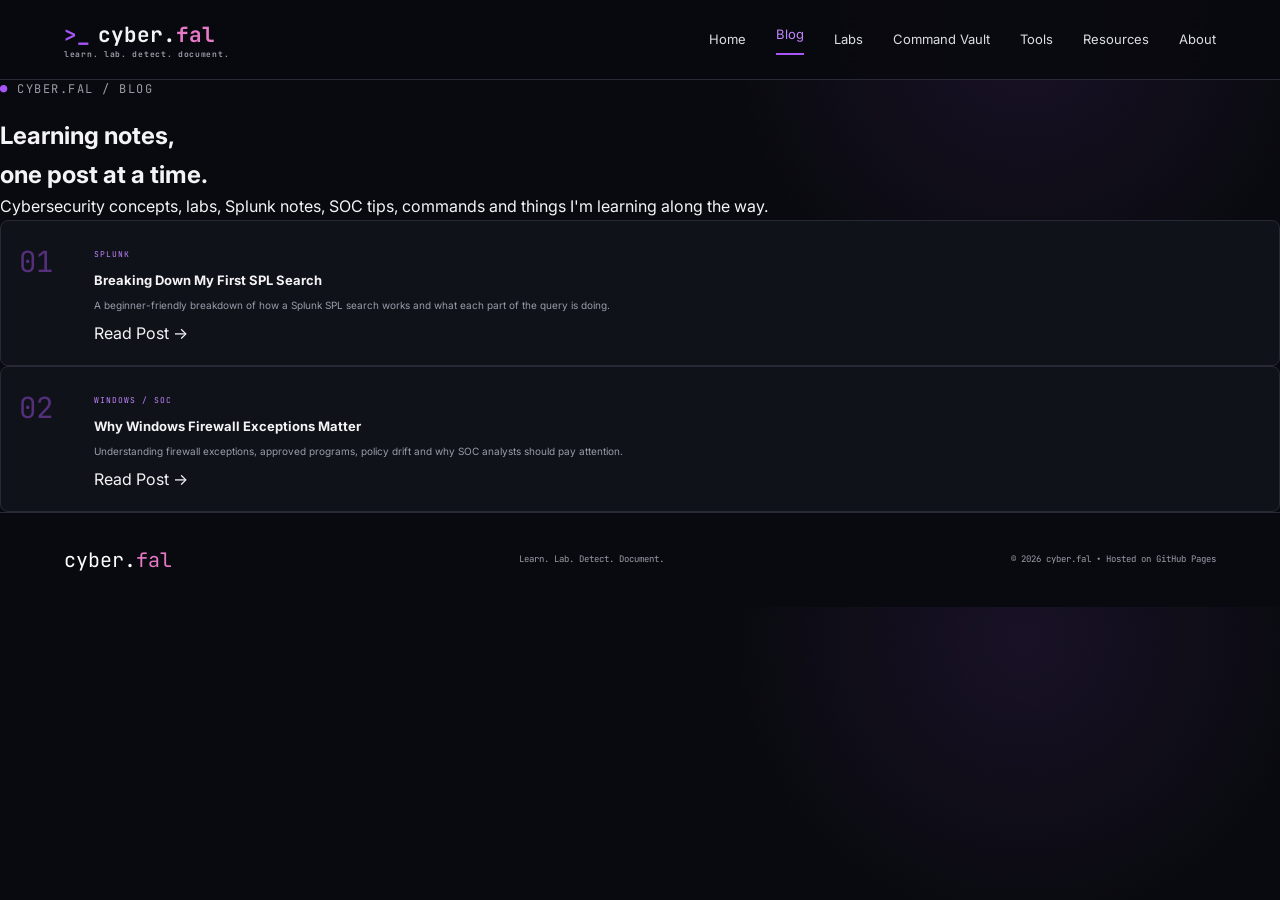
==== blog/index.html @ 53eb4465 "Create index.html" ====
<!DOCTYPE html>
<html lang="en">

<head>
    <meta charset="UTF-8">
    <meta name="viewport" content="width=device-width, initial-scale=1.0">

    <title>Blog | cyber.fal</title>

    <link rel="preconnect" href="https://fonts.googleapis.com">
    <link rel="preconnect" href="https://fonts.gstatic.com" crossorigin>

    <link
        href="https://fonts.googleapis.com/css2?family=Inter:wght@400;500;600;700&family=JetBrains+Mono:wght@400;500;600;700&display=swap"
        rel="stylesheet"
    >

    <link rel="stylesheet" href="../style.css">
</head>

<body>

<header class="navbar">

    <a href="../index.html" class="logo">
        <span class="logo-symbol">&gt;_</span>
        cyber.<span>fal</span>

        <small>
            learn. lab. detect. document.
        </small>
    </a>

    <nav class="nav-links">

        <a href="../index.html">Home</a>
        <a class="active" href="index.html">Blog</a>
        <a href="../index.html#labs">Labs</a>
        <a href="../index.html#commands">Command Vault</a>
        <a href="../index.html#tools">Tools</a>
        <a href="../index.html#resources">Resources</a>
        <a href="../index.html#about">About</a>

    </nav>

</header>


<main class="blog-page">

    <section class="blog-hero">

        <p class="eyebrow">
            ● CYBER.FAL / BLOG
        </p>

        <h1>
            Learning notes,<br>
            <span>one post at a time.</span>
        </h1>

        <p>
            Cybersecurity concepts, labs, Splunk notes,
            SOC tips, commands and things I'm learning
            along the way.
        </p>

    </section>


    <section class="blog-library">

        <article class="blog-card">

            <div class="blog-number">01</div>

            <div>

                <span class="post-category">
                    SPLUNK
                </span>

                <h3>
                    Breaking Down My First SPL Search
                </h3>

                <p>
                    A beginner-friendly breakdown of how
                    a Splunk SPL search works and what
                    each part of the query is doing.
                </p>

                <a href="splunk-search-breakdown.html">
                    Read Post →
                </a>

            </div>

        </article>


        <article class="blog-card">

            <div class="blog-number">02</div>

            <div>

                <span class="post-category">
                    WINDOWS / SOC
                </span>

                <h3>
                    Why Windows Firewall Exceptions Matter
                </h3>

                <p>
                    Understanding firewall exceptions,
                    approved programs, policy drift and
                    why SOC analysts should pay attention.
                </p>

                <a href="windows-firewall-exceptions.html">
                    Read Post →
                </a>

            </div>

        </article>

    </section>

</main>


<footer>

    <div class="footer-logo">
        cyber.<span>fal</span>
    </div>

    <p>
        Learn. Lab. Detect. Document.
    </p>

    <p>
        © 2026 cyber.fal • Hosted on GitHub Pages
    </p>

</footer>

</body>
</html>
---- style.css ----
/* =========================
   CYBER.FAL DESIGN SYSTEM
========================= */

:root {
    --background: #090a0f;
    --background-soft: #0d0f15;
    --card: #101219;
    --card-hover: #151822;

    --text: #f4f4f7;
    --muted: #999ca8;

    --purple: #a855f7;
    --purple-light: #c084fc;
    --pink: #e879c7;
    --green: #56e27d;

    --border: #272a34;

    --radius: 12px;
}


/* =========================
   RESET
========================= */

* {
    box-sizing: border-box;
    margin: 0;
    padding: 0;
}

html {
    scroll-behavior: smooth;
}

body {
    background:
        radial-gradient(
            circle at 80% 5%,
            rgba(168, 85, 247, .10),
            transparent 25%
        ),
        var(--background);

    color: var(--text);

    font-family:
        "Inter",
        sans-serif;

    line-height: 1.6;
}

a {
    text-decoration: none;
    color: inherit;
}


/* =========================
   NAVIGATION
========================= */

.navbar {
    min-height: 80px;

    display: flex;
    align-items: center;
    justify-content: space-between;

    padding:
        15px
        clamp(25px, 5vw, 75px);

    border-bottom:
        1px solid var(--border);

    position: sticky;
    top: 0;

    background:
        rgba(9, 10, 15, .94);

    backdrop-filter: blur(15px);

    z-index: 1000;
}


.logo {
    font-family:
        "JetBrains Mono",
        monospace;

    font-size: 21px;
    font-weight: 700;

    display: flex;
    flex-wrap: wrap;

    max-width: 190px;
}


.logo-symbol {
    color: var(--purple);
    margin-right: 8px;
}


.logo > span:not(.logo-symbol) {
    color: var(--pink);
}


.logo small {
    display: block;
    width: 100%;

    font-size: 8px;
    color: var(--muted);

    margin-top: -4px;

    letter-spacing: .7px;
}


.nav-links {
    display: flex;
    align-items: center;

    gap: 30px;

    font-size: 13px;
}


.nav-links a {
    color: #dddde5;
    transition: .2s;
}


.nav-links a:hover,
.nav-links .active {
    color: var(--purple-light);
}


.nav-links .active {
    border-bottom:
        2px solid var(--purple);

    padding-bottom: 8px;
}


.nav-social {
    display: flex;

    gap: 15px;

    font-size: 11px;

    color: var(--muted);
}


.nav-social a:hover {
    color: var(--purple-light);
}


/* =========================
   HERO
========================= */

.hero {
    max-width: 1450px;

    margin: auto;

    min-height: 560px;

    padding:
        75px
        clamp(25px, 5vw, 75px);

    display: grid;

    grid-template-columns:
        1.15fr .85fr;

    align-items: center;

    gap: 80px;
}


.eyebrow {
    font-family:
        "JetBrains Mono",
        monospace;

    color: var(--muted);

    letter-spacing: 1.5px;

    font-size: 12px;

    margin-bottom: 18px;
}


.eyebrow::first-letter {
    color: var(--purple);
}


.hero h1 {
    font-family:
        "JetBrains Mono",
        monospace;

    font-size:
        clamp(45px, 5vw, 74px);

    line-height: 1.08;

    letter-spacing: -3px;

    margin-bottom: 22px;
}


.hero h1 span {
    color: var(--pink);
}


.hero .cursor {
    color: var(--purple);

    animation:
        blink 1s infinite;
}


@keyframes blink {

    50% {
        opacity: 0;
    }

}


.hero-description {
    max-width: 620px;

    color: var(--muted);

    font-family:
        "JetBrains Mono",
        monospace;

    font-size: 15px;

    margin-bottom: 22px;
}


.skill-tags,
.tags {
    display: flex;

    flex-wrap: wrap;

    gap: 8px;
}


.skill-tags span,
.tags span {
    border:
        1px solid var(--border);

    background:
        rgba(168, 85, 247, .06);

    color: #dcb8ff;

    padding: 6px 11px;

    border-radius: 6px;

    font-family:
        "JetBrains Mono",
        monospace;

    font-size: 10px;
}


.hero-buttons {
    display: flex;

    gap: 15px;

    margin-top: 30px;
}


.button {
    padding: 13px 22px;

    border-radius: 7px;

    font-family:
        "JetBrains Mono",
        monospace;

    font-size: 12px;

    transition: .25s;
}


.button.primary {
    background:
        linear-gradient(
            135deg,
            var(--purple),
            var(--pink)
        );

    color: white;
}


.button.primary:hover {
    transform:
        translateY(-3px);

    box-shadow:
        0 12px 40px
        rgba(168, 85, 247, .25);
}


.button.secondary {
    border:
        1px solid var(--border);
}


.button.secondary:hover {
    border-color:
        var(--purple);
}


/* =========================
   TERMINAL
========================= */

.terminal {
    max-width: 530px;

    width: 100%;

    border:
        1px solid var(--border);

    border-radius: 11px;

    background:
        rgba(11, 13, 18, .85);

    box-shadow:
        0 30px 100px
        rgba(0, 0, 0, .35);

    overflow: hidden;
}


.terminal-bar {
    height: 52px;

    border-bottom:
        1px solid var(--border);

    display: flex;

    align-items: center;

    padding: 0 18px;

    position: relative;
}


.terminal-bar p {
    margin: auto;

    font-family:
        "JetBrains Mono",
        monospace;

    font-size: 11px;

    color: var(--muted);
}


.terminal-dots {
    display: flex;

    gap: 8px;

    position: absolute;
}


.terminal-dots span {
    width: 11px;
    height: 11px;

    border-radius: 50%;

    background: #fa5f56;
}


.terminal-dots span:nth-child(2) {
    background: #f6bd3b;
}


.terminal-dots span:nth-child(3) {
    background: #54c45d;
}


.terminal-body {
    min-height: 330px;

    padding: 25px;

    font-family:
        "JetBrains Mono",
        monospace;

    color: #b5b7c0;

    font-size: 13px;
}


.terminal-command {
    color: var(--purple-light);
}


.complete {
    color: var(--green);
}


.terminal-cursor {
    animation:
        blink 1s infinite;
}


/* =========================
   STATS
========================= */

.stats {
    max-width: 1375px;

    margin:
        0 auto 30px;

    border:
        1px solid var(--border);

    border-radius: var(--radius);

    background:
        var(--background-soft);

    display: grid;

    grid-template-columns:
        repeat(4, 1fr);
}


.stat {
    padding: 24px;

    text-align: center;

    border-right:
        1px solid var(--border);

    display: flex;

    flex-direction: column;
}


.stat:last-child {
    border-right: 0;
}


.stat strong {
    font-family:
        "JetBrains Mono",
        monospace;

    color: var(--purple-light);

    font-size: 25px;
}


.stat span {
    font-size: 12px;

    margin-top: 2px;
}


.stat small {
    color: var(--muted);

    font-size: 9px;
}


/* =========================
   CONTENT
========================= */

.content-layout {
    max-width: 1375px;

    margin: auto;

    padding-bottom: 70px;

    display: grid;

    grid-template-columns:
        minmax(0, 1fr)
        310px;

    gap: 25px;
}


.main-content {
    min-width: 0;
}


.section {
    margin-bottom: 25px;

    border:
        1px solid var(--border);

    border-radius:
        var(--radius);

    background:
        rgba(13, 15, 21, .65);

    padding: 18px;
}


.section-heading {
    display: flex;

    justify-content: space-between;

    align-items: center;

    margin-bottom: 18px;
}


.section-heading div {
    display: flex;

    align-items: center;

    gap: 8px;
}


.section-heading h2 {
    font-size: 14px;

    font-weight: 600;
}


.section-heading a {
    color: var(--purple-light);

    font-family:
        "JetBrains Mono",
        monospace;

    font-size: 10px;
}


.section-icon {
    color: var(--purple-light);
}


/* =========================
   LAB CAROUSEL
========================= */

.lab-grid {
    display: grid;

    /*
       Places all project cards in one
       horizontal row.
    */
    grid-auto-flow: column;

    /*
       About three cards are visible
       at a time on desktop.
    */
    grid-auto-columns:
        minmax(300px, 32%);

    gap: 14px;

    /*
       Horizontal scrolling
    */
    overflow-x: auto;
    overflow-y: hidden;

    padding-bottom: 14px;

    /*
       Makes cards snap nicely
       into position while scrolling.
    */
    scroll-snap-type:
        x mandatory;

    scroll-behavior: smooth;

    /*
       Better mobile touch scrolling.
    */
    -webkit-overflow-scrolling: touch;

    /*
       Mouse cursor lets visitors know
       the section can move.
    */
    cursor: grab;

    /*
       Firefox scrollbar styling
    */
    scrollbar-width: thin;

    scrollbar-color:
        var(--purple)
        var(--card);
}


.lab-grid:active {
    cursor: grabbing;
}


/* Chrome / Edge / Safari scrollbar */

.lab-grid::-webkit-scrollbar {
    height: 8px;
}


.lab-grid::-webkit-scrollbar-track {
    background:
        var(--card);

    border-radius: 20px;
}


.lab-grid::-webkit-scrollbar-thumb {
    background:
        linear-gradient(
            90deg,
            var(--purple),
            var(--pink)
        );

    border-radius: 20px;
}


.lab-grid::-webkit-scrollbar-thumb:hover {
    background:
        var(--pink);
}


/* =========================
   LAB CARDS
========================= */

.lab-card {
    scroll-snap-align: start;

    position: relative;

    display: flex;

    flex-direction: column;

    min-height: 360px;

    background:
        var(--card);

    border:
        1px solid var(--border);

    border-radius: 9px;

    padding: 18px;

    transition: .25s;
}


.lab-card:hover {
    transform:
        translateY(-4px);

    border-color:
        rgba(168, 85, 247, .55);

    background:
        var(--card-hover);
}


.new-badge {
    position: absolute;

    top: 10px;
    right: 10px;

    background:
        var(--pink);

    color: #111;

    font-size: 7px;

    font-weight: 700;

    padding: 3px 6px;

    border-radius: 4px;
}


.lab-icon {
    font-size: 25px;

    margin-bottom: 10px;
}


.lab-card h3 {
    font-family:
        "JetBrains Mono",
        monospace;

    font-size: 13px;

    margin-bottom: 10px;
}


.lab-card p {
    color: var(--muted);

    font-size: 10px;

    min-height: 78px;

    margin-bottom: 13px;

    /*
       Pushes tags and View Project
       toward the bottom so cards align.
    */
    flex-grow: 1;
}


.lab-card .tags {
    margin-top: auto;
}


.tags span {
    padding: 4px 7px;

    font-size: 8px;
}


.repo-link {
    display: inline-block;

    margin-top: 20px;

    font-family:
        "JetBrains Mono",
        monospace;

    font-size: 9px;

    color: #d5d6dd;
}


.repo-link:hover {
    color:
        var(--purple-light);
}


/* =========================
   BLOG
========================= */

.blog-list {
    display: grid;

    gap: 12px;
}


.blog-card {
    border:
        1px solid var(--border);

    border-radius: 8px;

    background:
        var(--card);

    padding: 18px;

    display: grid;

    grid-template-columns:
        60px 1fr;

    gap: 15px;
}


.blog-number {
    font-family:
        "JetBrains Mono",
        monospace;

    font-size: 29px;

    color:
        rgba(168, 85, 247, .45);
}


.post-category,
.command-category,
.side-label {
    font-family:
        "JetBrains Mono",
        monospace;

    color:
        var(--purple-light);

    font-size: 8px;

    letter-spacing: 1px;
}


.blog-card h3 {
    font-size: 13px;

    margin: 6px 0;
}


.blog-card p {
    color:
        var(--muted);

    font-size: 10px;

    margin-bottom: 8px;
}


.blog-card small {
    color: #737683;

    font-size: 8px;
}


/* =========================
   COMMAND VAULT
========================= */

.command-list {
    display: grid;

    gap: 9px;
}


.command-card {
    background:
        var(--card);

    border:
        1px solid var(--border);

    border-radius: 8px;

    padding: 14px;

    display: flex;

    justify-content: space-between;

    align-items: center;

    gap: 20px;
}


.command-card code {
    display: block;

    white-space: pre-line;

    margin-top: 6px;

    font-family:
        "JetBrains Mono",
        monospace;

    color: #d7d7df;

    font-size: 10px;
}


.copy-button {
    background:
        rgba(168, 85, 247, .13);

    border:
        1px solid
        rgba(168, 85, 247, .22);

    color:
        var(--purple-light);

    padding: 7px 11px;

    border-radius: 6px;

    cursor: pointer;

    font-size: 9px;
}


.copy-button:hover {
    background:
        rgba(168, 85, 247, .22);
}


/* =========================
   TOOLS
========================= */

.tool-grid {
    display: grid;

    grid-template-columns:
        repeat(2, 1fr);

    gap: 9px;
}


.tool-card {
    background:
        var(--card);

    border:
        1px solid var(--border);

    padding: 13px;

    border-radius: 8px;

    display: flex;

    flex-direction: column;

    transition: .2s;
}


.tool-card:hover {
    border-color:
        var(--purple);
}


.tool-card strong {
    font-family:
        "JetBrains Mono",
        monospace;

    color:
        var(--purple-light);

    font-size: 11px;
}


.tool-card span {
    font-size: 9px;

    color:
        var(--muted);
}


.tool-card small {
    font-size: 7px;

    margin-top: 7px;

    color: #c9a2f1;
}


/* =========================
   SIDEBAR
========================= */

.sidebar {
    display: flex;

    flex-direction: column;

    gap: 15px;
}


.side-card,
.quote-card {
    border:
        1px solid var(--border);

    border-radius:
        var(--radius);

    padding: 20px;

    background:
        var(--background-soft);
}


.side-card h3 {
    font-size: 14px;

    margin:
        8px 0 10px;
}


.side-card p:not(.side-label) {
    font-size: 10px;

    color:
        var(--muted);
}


.social-buttons {
    display: grid;

    grid-template-columns:
        1fr 1fr;

    gap: 8px;

    margin-top: 15px;
}


.social-buttons a {
    border:
        1px solid var(--border);

    padding: 12px;

    border-radius: 8px;

    font-size: 10px;

    text-align: center;

    transition: .2s;
}


.social-buttons a:hover {
    border-color:
        var(--purple);
}


.social-buttons small {
    display: block;

    color:
        var(--muted);

    font-size: 7px;
}


.quick-links {
    margin-top: 10px;
}


.quick-links a {
    display: flex;

    justify-content: space-between;

    padding: 9px 0;

    border-bottom:
        1px solid
        rgba(255, 255, 255, .05);

    color: #cda9f8;

    font-size: 10px;
}


.quick-links a:hover {
    color: white;
}


/* =========================
   SCRIPTURE CARD
========================= */

.quote-card {
    background:
        linear-gradient(
            145deg,
            rgba(168, 85, 247, .12),
            rgba(232, 121, 199, .05)
        );
}


.quote-card > span {
    font-size: 30px;

    color:
        var(--purple);
}


.quote-card p {
    font-family:
        "JetBrains Mono",
        monospace;

    font-size: 12px;

    color: #dcbcfb;
}


.quote-card small {
    color:
        var(--muted);

    font-size: 8px;
}


/* =========================
   FOOTER
========================= */

footer {
    border-top:
        1px solid var(--border);

    min-height: 95px;

    display: flex;

    justify-content: space-between;

    align-items: center;

    padding:
        20px
        clamp(25px, 5vw, 75px);

    color:
        var(--muted);

    font-family:
        "JetBrains Mono",
        monospace;

    font-size: 9px;
}


.footer-logo {
    font-size: 20px;

    color: white;
}


.footer-logo span {
    color:
        var(--pink);
}


/* =========================
   RESPONSIVE — TABLET
========================= */

@media (max-width: 1100px) {

    .nav-links {
        display: none;
    }


    .hero {
        grid-template-columns: 1fr;
    }


    .terminal {
        max-width: none;
    }


    .content-layout {
        grid-template-columns: 1fr;

        padding:
            0 25px 60px;
    }


    .stats {
        margin:
            0 25px 30px;
    }


    /*
       About two lab cards visible
       on tablets.
    */
    .lab-grid {
        grid-auto-columns:
            minmax(280px, 48%);
    }

}


/* =========================
   RESPONSIVE — MOBILE
========================= */

@media (max-width: 650px) {

    .nav-social {
        display: none;
    }


    .hero {
        padding:
            50px 25px;
    }


    .hero h1 {
        font-size: 42px;

        letter-spacing: -2px;
    }


    .hero-buttons {
        flex-direction: column;
    }


    .stats {
        grid-template-columns:
            repeat(2, 1fr);
    }


    .stat {
        border-bottom:
            1px solid var(--border);
    }


    /*
       One main card with a small
       peek of the next project.
    */
    .lab-grid {
        grid-auto-columns: 88%;
    }


    .tool-grid {
        grid-template-columns: 1fr;
    }


    .social-buttons {
        grid-template-columns: 1fr;
    }


    footer {
        flex-direction: column;

        gap: 10px;

        text-align: center;
    }

}
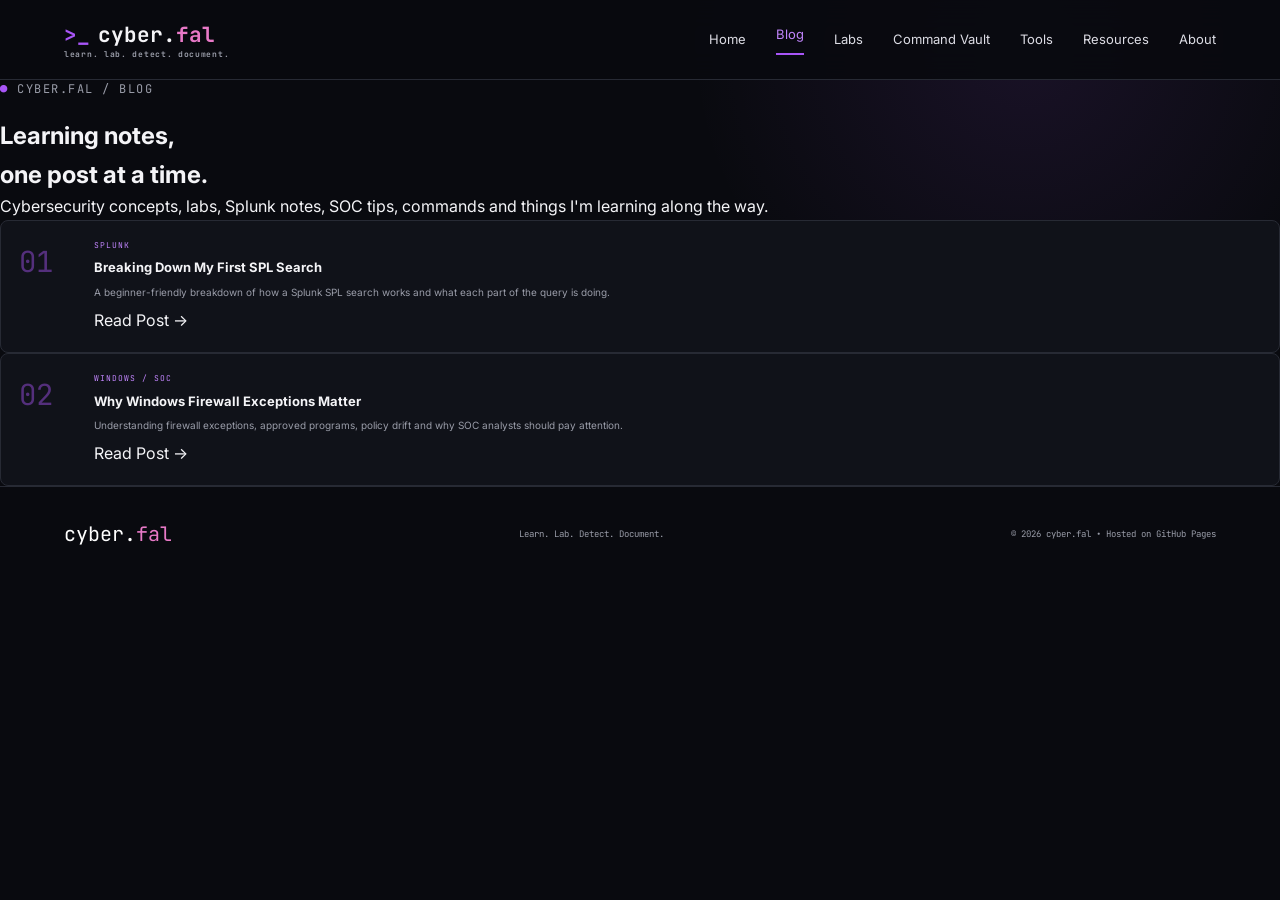
==== commit dc641968: "Update index.html" ====
--- a/blog/index.html
+++ b/blog/index.html
@@ -1,3 +1,4 @@
+<link rel="stylesheet" href="../style.css">
 <!DOCTYPE html>
 <html lang="en">
 
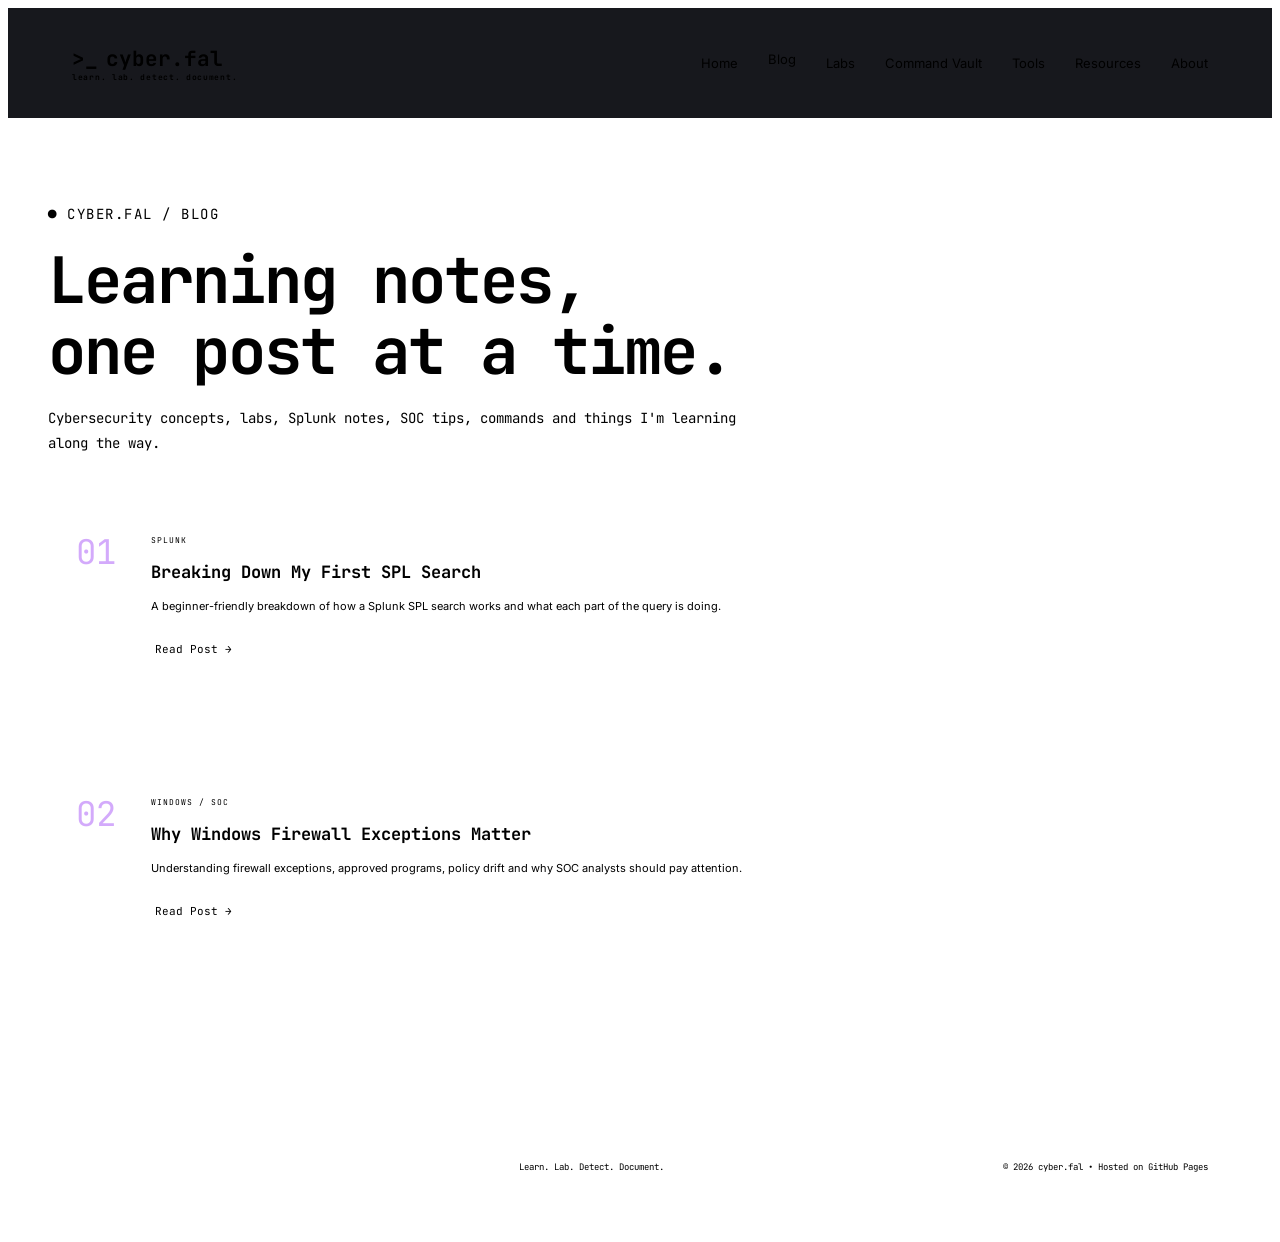
==== commit ffd33ebf: "Update index.html" ====
--- a/blog/index.html
+++ b/blog/index.html
@@ -1,4 +1,3 @@
-<link rel="stylesheet" href="../style.css">
 <!DOCTYPE html>
 <html lang="en">
 
--- a/style.css
+++ b/style.css
@@ -1,1406 +1,3564 @@
-/* =========================
-   CYBER.FAL DESIGN SYSTEM
-========================= */
-
-:root {
-    --background: #090a0f;
-    --background-soft: #0d0f15;
-    --card: #101219;
-    --card-hover: #151822;
-
-    --text: #f4f4f7;
-    --muted: #999ca8;
-
-    --purple: #a855f7;
-    --purple-light: #c084fc;
-    --pink: #e879c7;
-    --green: #56e27d;
-
-    --border: #272a34;
-
-    --radius: 12px;
-}
-
-
-/* =========================
-   RESET
-========================= */
-
-* {
-    box-sizing: border-box;
-    margin: 0;
-    padding: 0;
+/* =========================================================
+CYBER.FAL DESIGN SYSTEM
+========================================================= */
+
+ {
+--background: #090a0f;
+--background-soft: #0d0f15;
+--card: #101219;
+--card-hover: #151822;
+
+--text: #f4f4f7;
+--muted: #999ca8;
+
+--purple: #a855f7;
+--purple-light: #c084fc;
+--pink: #e879c7;
+--green: #56e27d;
+
+--border: #272a34;
+
+--radius: 12px;
+
+}
+
+/* =========================================================
+RESET
+========================================================= */
+
+{
+box-sizing: border-box;
+margin: 0;
+padding: 0;
 }
 
 html {
-    scroll-behavior: smooth;
+scroll-behavior: smooth;
 }
 
 body {
+background:
+radial-gradient(
+circle at 80% 5%,
+rgba(168, 85, 247, 0.10),
+transparent 25%
+),
+var(--background);
+
+color: var(--text);
+
+font-family:
+    "Inter",
+    sans-serif;
+
+line-height: 1.6;
+
+}
+
+a {
+text-decoration: none;
+color: inherit;
+}
+
+button {
+font-family: inherit;
+}
+
+/* =========================================================
+NAVIGATION
+========================================================= */
+
+.navbar {
+min-height: 80px;
+
+display: flex;
+align-items: center;
+justify-content: space-between;
+
+padding:
+    15px
+    clamp(25px, 5vw, 75px);
+
+border-bottom:
+    1px solid var(--border);
+
+position: sticky;
+top: 0;
+
+background:
+    rgba(9, 10, 15, 0.94);
+
+backdrop-filter: blur(15px);
+
+z-index: 1000;
+
+}
+
+.logo {
+font-family:
+"JetBrains Mono",
+monospace;
+
+font-size: 21px;
+
+font-weight: 700;
+
+display: flex;
+flex-wrap: wrap;
+
+max-width: 190px;
+
+}
+
+.logo-symbol {
+color: var(--purple);
+
+margin-right: 8px;
+
+}
+
+.logo > span(.logo-symbol) {
+color: var(--pink);
+}
+
+.logo small {
+display: block;
+
+width: 100%;
+
+font-size: 8px;
+
+color: var(--muted);
+
+margin-top: -4px;
+
+letter-spacing: 0.7px;
+
+}
+
+.nav-links {
+display: flex;
+
+align-items: center;
+
+gap: 30px;
+
+font-size: 13px;
+
+}
+
+.nav-links a {
+color: #dddde5;
+
+transition: 0.2s;
+
+}
+
+.nav-links a,
+.nav-links .active {
+color: var(--purple-light);
+}
+
+.nav-links .active {
+border-bottom:
+2px solid var(--purple);
+
+padding-bottom: 8px;
+
+}
+
+.nav-social {
+display: flex;
+
+gap: 15px;
+
+font-size: 11px;
+
+color: var(--muted);
+
+}
+
+.nav-social a {
+color: var(--purple-light);
+}
+
+/* =========================================================
+HERO
+========================================================= */
+
+.hero {
+max-width: 1450px;
+
+margin: auto;
+
+min-height: 560px;
+
+padding:
+    75px
+    clamp(25px, 5vw, 75px);
+
+display: grid;
+
+grid-template-columns:
+    1.15fr 0.85fr;
+
+align-items: center;
+
+gap: 80px;
+
+}
+
+.eyebrow {
+font-family:
+"JetBrains Mono",
+monospace;
+
+color: var(--muted);
+
+letter-spacing: 1.5px;
+
+font-size: 12px;
+
+margin-bottom: 18px;
+
+}
+
+.eyebrow::first-letter {
+color: var(--purple);
+}
+
+.hero h1 {
+font-family:
+"JetBrains Mono",
+monospace;
+
+font-size:
+    clamp(45px, 5vw, 74px);
+
+line-height: 1.08;
+
+letter-spacing: -3px;
+
+margin-bottom: 22px;
+
+}
+
+.hero h1 span {
+color: var(--pink);
+}
+
+.hero .cursor {
+color: var(--purple);
+
+animation:
+    blink 1s infinite;
+
+}
+
+@keyframes blink {
+
+50% {
+    opacity: 0;
+}
+
+}
+
+.hero-description {
+max-width: 620px;
+
+color: var(--muted);
+
+font-family:
+    "JetBrains Mono",
+    monospace;
+
+font-size: 15px;
+
+margin-bottom: 22px;
+
+}
+
+/* =========================================================
+TAGS
+========================================================= */
+
+.skill-tags,
+.tags {
+display: flex;
+
+flex-wrap: wrap;
+
+gap: 8px;
+
+}
+
+.skill-tags span,
+.tags span {
+border:
+1px solid var(--border);
+
+background:
+    rgba(168, 85, 247, 0.06);
+
+color: #dcb8ff;
+
+padding: 6px 11px;
+
+border-radius: 6px;
+
+font-family:
+    "JetBrains Mono",
+    monospace;
+
+font-size: 10px;
+
+}
+
+/* =========================================================
+HERO BUTTONS
+========================================================= */
+
+.hero-buttons {
+display: flex;
+
+gap: 15px;
+
+margin-top: 30px;
+
+}
+
+.button {
+padding: 13px 22px;
+
+border-radius: 7px;
+
+font-family:
+    "JetBrains Mono",
+    monospace;
+
+font-size: 12px;
+
+transition: 0.25s;
+
+}
+
+.button.primary {
+background:
+linear-gradient(
+135deg,
+var(--purple),
+var(--pink)
+);
+
+color: white;
+
+}
+
+.button.primary {
+transform:
+translateY(-3px);
+
+box-shadow:
+    0 12px 40px
+    rgba(168, 85, 247, 0.25);
+
+}
+
+.button.secondary {
+border:
+1px solid var(--border);
+}
+
+.button.secondary {
+border-color:
+var(--purple);
+}
+
+/* =========================================================
+TERMINAL
+========================================================= */
+
+.terminal {
+max-width: 530px;
+
+width: 100%;
+
+border:
+    1px solid var(--border);
+
+border-radius: 11px;
+
+background:
+    rgba(11, 13, 18, 0.85);
+
+box-shadow:
+    0 30px 100px
+    rgba(0, 0, 0, 0.35);
+
+overflow: hidden;
+
+}
+
+.terminal-bar {
+height: 52px;
+
+border-bottom:
+    1px solid var(--border);
+
+display: flex;
+
+align-items: center;
+
+padding: 0 18px;
+
+position: relative;
+
+}
+
+.terminal-bar p {
+margin: auto;
+
+font-family:
+    "JetBrains Mono",
+    monospace;
+
+font-size: 11px;
+
+color: var(--muted);
+
+}
+
+.terminal-dots {
+display: flex;
+
+gap: 8px;
+
+position: absolute;
+
+}
+
+.terminal-dots span {
+width: 11px;
+height: 11px;
+
+border-radius: 50%;
+
+background: #fa5f56;
+
+}
+
+.terminal-dots span(2) {
+background: #f6bd3b;
+}
+
+.terminal-dots span(3) {
+background: #54c45d;
+}
+
+.terminal-body {
+min-height: 330px;
+
+padding: 25px;
+
+font-family:
+    "JetBrains Mono",
+    monospace;
+
+color: #b5b7c0;
+
+font-size: 13px;
+
+}
+
+.terminal-command {
+color: var(--purple-light);
+}
+
+.complete {
+color: var(--green);
+}
+
+.terminal-cursor {
+animation:
+blink 1s infinite;
+}
+
+/* =========================================================
+STATS
+========================================================= */
+
+.stats {
+max-width: 1375px;
+
+margin:
+    0 auto 30px;
+
+border:
+    1px solid var(--border);
+
+border-radius: var(--radius);
+
+background:
+    var(--background-soft);
+
+display: grid;
+
+grid-template-columns:
+    repeat(4, 1fr);
+
+}
+
+.stat {
+padding: 24px;
+
+text-align: center;
+
+border-right:
+    1px solid var(--border);
+
+display: flex;
+
+flex-direction: column;
+
+}
+
+.stat {
+border-right: 0;
+}
+
+.stat strong {
+font-family:
+"JetBrains Mono",
+monospace;
+
+color: var(--purple-light);
+
+font-size: 25px;
+
+}
+
+.stat span {
+font-size: 12px;
+
+margin-top: 2px;
+
+}
+
+.stat small {
+color: var(--muted);
+
+font-size: 9px;
+
+}
+
+/* =========================================================
+CONTENT LAYOUT
+========================================================= */
+
+.content-layout {
+max-width: 1375px;
+
+margin: auto;
+
+padding-bottom: 70px;
+
+display: grid;
+
+grid-template-columns:
+    minmax(0, 1fr)
+    310px;
+
+gap: 25px;
+
+}
+
+.main-content {
+min-width: 0;
+}
+
+.section {
+margin-bottom: 25px;
+
+border:
+    1px solid var(--border);
+
+border-radius:
+    var(--radius);
+
+background:
+    rgba(13, 15, 21, 0.65);
+
+padding: 18px;
+
+}
+
+.section-heading {
+display: flex;
+
+justify-content: space-between;
+
+align-items: center;
+
+margin-bottom: 18px;
+
+}
+
+.section-heading div {
+display: flex;
+
+align-items: center;
+
+gap: 8px;
+
+}
+
+.section-heading h2 {
+font-size: 14px;
+
+font-weight: 600;
+
+}
+
+.section-heading a {
+color: var(--purple-light);
+
+font-family:
+    "JetBrains Mono",
+    monospace;
+
+font-size: 10px;
+
+}
+
+.section-heading a {
+color: var(--pink);
+}
+
+.section-icon {
+color: var(--purple-light);
+}
+
+/* =========================================================
+FEATURED LABS CAROUSEL
+========================================================= */
+
+.lab-grid {
+display: grid;
+
+grid-auto-flow: column;
+
+grid-auto-columns:
+    minmax(300px, 32%);
+
+gap: 14px;
+
+overflow-x: auto;
+overflow-y: hidden;
+
+padding-bottom: 14px;
+
+scroll-snap-type:
+    x mandatory;
+
+scroll-behavior: smooth;
+
+-webkit-overflow-scrolling: touch;
+
+cursor: grab;
+
+scrollbar-width: thin;
+
+scrollbar-color:
+    var(--purple)
+    var(--card);
+
+}
+
+.lab-grid {
+cursor: grabbing;
+}
+
+/* Chrome / Edge / Safari */
+
+.lab-grid::-webkit-scrollbar {
+height: 8px;
+}
+
+.lab-grid::-webkit-scrollbar-track {
+background:
+var(--card);
+
+border-radius: 20px;
+
+}
+
+.lab-grid::-webkit-scrollbar-thumb {
+background:
+linear-gradient(
+90deg,
+var(--purple),
+var(--pink)
+);
+
+border-radius: 20px;
+
+}
+
+.lab-grid::-webkit-scrollbar-thumb {
+background:
+var(--pink);
+}
+
+/* =========================================================
+LAB CARDS
+========================================================= */
+
+.lab-card {
+scroll-snap-align: start;
+
+position: relative;
+
+display: flex;
+
+flex-direction: column;
+
+min-height: 360px;
+
+background:
+    var(--card);
+
+border:
+    1px solid var(--border);
+
+border-radius: 9px;
+
+padding: 18px;
+
+transition: 0.25s;
+
+}
+
+.lab-card {
+transform:
+translateY(-4px);
+
+border-color:
+    rgba(168, 85, 247, 0.55);
+
+background:
+    var(--card-hover);
+
+}
+
+.new-badge {
+position: absolute;
+
+top: 10px;
+right: 10px;
+
+background: var(--pink);
+
+color: #111;
+
+font-size: 7px;
+
+font-weight: 700;
+
+padding: 3px 6px;
+
+border-radius: 4px;
+
+}
+
+.lab-icon {
+font-size: 25px;
+
+margin-bottom: 10px;
+
+}
+
+.lab-card h3 {
+font-family:
+"JetBrains Mono",
+monospace;
+
+font-size: 13px;
+
+margin-bottom: 10px;
+
+}
+
+.lab-card p {
+color: var(--muted);
+
+font-size: 10px;
+
+min-height: 78px;
+
+margin-bottom: 13px;
+
+flex-grow: 1;
+
+}
+
+.lab-card .tags {
+margin-top: auto;
+}
+
+.tags span {
+padding: 4px 7px;
+
+font-size: 8px;
+
+}
+
+.repo-link {
+display: inline-block;
+
+margin-top: 20px;
+
+font-family:
+    "JetBrains Mono",
+    monospace;
+
+font-size: 9px;
+
+color: #d5d6dd;
+
+}
+
+.repo-link {
+color:
+var(--purple-light);
+}
+
+/* =========================================================
+HOMEPAGE BLOG
+========================================================= */
+
+.blog-list {
+display: grid;
+
+gap: 12px;
+
+}
+
+.blog-card {
+border:
+1px solid var(--border);
+
+border-radius: 8px;
+
+background: var(--card);
+
+padding: 18px;
+
+display: grid;
+
+grid-template-columns:
+    60px 1fr;
+
+gap: 15px;
+
+transition:
+    0.25s ease;
+
+}
+
+.blog-card {
+border-color:
+rgba(168, 85, 247, 0.50);
+
+transform:
+    translateY(-2px);
+
+}
+
+.blog-number {
+font-family:
+"JetBrains Mono",
+monospace;
+
+font-size: 29px;
+
+color:
+    rgba(168, 85, 247, 0.45);
+
+}
+
+.post-category,
+.command-category,
+.side-label {
+font-family:
+"JetBrains Mono",
+monospace;
+
+color:
+    var(--purple-light);
+
+font-size: 8px;
+
+letter-spacing: 1px;
+
+}
+
+.blog-card h3 {
+font-size: 13px;
+
+margin: 6px 0;
+
+}
+
+.blog-card p {
+color:
+var(--muted);
+
+font-size: 10px;
+
+margin-bottom: 8px;
+
+}
+
+.blog-card small {
+color: #737683;
+
+font-size: 8px;
+
+}
+
+/* =========================================================
+BLOG INDEX PAGE
+========================================================= */
+
+.blog-page {
+max-width: 1250px;
+
+margin: 0 auto;
+
+padding:
+    70px 40px
+    90px;
+
+}
+
+.blog-hero {
+max-width: 800px;
+
+margin-bottom: 45px;
+
+}
+
+.blog-hero h1 {
+font-family:
+"JetBrains Mono",
+monospace;
+
+font-size:
+    clamp(42px, 5vw, 68px);
+
+line-height: 1.1;
+
+letter-spacing: -2px;
+
+margin:
+    18px 0 20px;
+
+}
+
+.blog-hero h1 span {
+color:
+var(--pink);
+}
+
+.blog-hero > p {
+color:
+var(--muted);
+
+font-family:
+    "JetBrains Mono",
+    monospace;
+
+font-size: 14px;
+
+max-width: 720px;
+
+line-height: 1.8;
+
+}
+
+.blog-library {
+display: grid;
+
+gap: 16px;
+
+}
+
+.blog-library .blog-card {
+min-height: 190px;
+
+padding: 28px;
+
+border:
+    1px solid var(--border);
+
+border-radius: 12px;
+
+background:
+    linear-gradient(
+        145deg,
+        rgba(16, 18, 25, 0.95),
+        rgba(12, 13, 19, 0.95)
+    );
+
+transition:
+    transform 0.25s ease,
+    border-color 0.25s ease,
+    background 0.25s ease;
+
+}
+
+.blog-library .blog-card {
+transform:
+translateY(-4px);
+
+border-color:
+    rgba(168, 85, 247, 0.55);
+
+background:
+    var(--card-hover);
+
+}
+
+.blog-library .blog-number {
+font-size: 34px;
+
+color:
+    rgba(168, 85, 247, 0.5);
+
+}
+
+.blog-library .blog-card h3 {
+font-family:
+"JetBrains Mono",
+monospace;
+
+font-size: 17px;
+
+margin:
+    8px 0 10px;
+
+}
+
+.blog-library .blog-card p {
+max-width: 760px;
+
+font-size: 11px;
+
+line-height: 1.8;
+
+margin-bottom: 18px;
+
+}
+
+.blog-library .blog-card a {
+display: inline-block;
+
+color:
+    var(--purple-light);
+
+font-family:
+    "JetBrains Mono",
+    monospace;
+
+font-size: 11px;
+
+transition: 0.2s;
+
+}
+
+.blog-library .blog-card a {
+color:
+var(--pink);
+
+transform:
+    translateX(4px);
+
+}
+
+/* =========================================================
+COMMAND VAULT
+========================================================= */
+
+.command-list {
+display: grid;
+
+gap: 9px;
+
+}
+
+.command-card {
+background:
+var(--card);
+
+border:
+    1px solid var(--border);
+
+border-radius: 8px;
+
+padding: 14px;
+
+display: flex;
+
+justify-content: space-between;
+
+align-items: center;
+
+gap: 20px;
+
+}
+
+.command-card code {
+display: block;
+
+white-space: pre-line;
+
+margin-top: 6px;
+
+font-family:
+    "JetBrains Mono",
+    monospace;
+
+color: #d7d7df;
+
+font-size: 10px;
+
+}
+
+.copy-button {
+background:
+rgba(168, 85, 247, 0.13);
+
+border:
+    1px solid
+    rgba(168, 85, 247, 0.22);
+
+color:
+    var(--purple-light);
+
+padding: 7px 11px;
+
+border-radius: 6px;
+
+cursor: pointer;
+
+font-size: 9px;
+
+}
+
+.copy-button {
+background:
+rgba(168, 85, 247, 0.22);
+}
+
+/* =========================================================
+OPEN SOURCE TOOLS
+========================================================= */
+
+.tool-grid {
+display: grid;
+
+grid-template-columns:
+    repeat(2, 1fr);
+
+gap: 9px;
+
+}
+
+.tool-card {
+background:
+var(--card);
+
+border:
+    1px solid var(--border);
+
+padding: 13px;
+
+border-radius: 8px;
+
+display: flex;
+
+flex-direction: column;
+
+transition: 0.2s;
+
+}
+
+.tool-card {
+border-color:
+var(--purple);
+
+transform:
+    translateY(-2px);
+
+}
+
+.tool-card strong {
+font-family:
+"JetBrains Mono",
+monospace;
+
+color:
+    var(--purple-light);
+
+font-size: 11px;
+
+}
+
+.tool-card span {
+font-size: 9px;
+
+color:
+    var(--muted);
+
+}
+
+.tool-card small {
+font-size: 7px;
+
+margin-top: 7px;
+
+color: #c9a2f1;
+
+}
+
+/* =========================================================
+SIDEBAR
+========================================================= */
+
+.sidebar {
+display: flex;
+
+flex-direction: column;
+
+gap: 15px;
+
+}
+
+.side-card,
+.quote-card {
+border:
+1px solid var(--border);
+
+border-radius:
+    var(--radius);
+
+padding: 20px;
+
+background:
+    var(--background-soft);
+
+}
+
+.side-card h3 {
+font-size: 14px;
+
+margin:
+    8px 0 10px;
+
+}
+
+.side-card p(.side-label) {
+font-size: 10px;
+
+color:
+    var(--muted);
+
+}
+
+/* =========================================================
+SOCIAL BUTTONS
+========================================================= */
+
+.social-buttons {
+display: grid;
+
+grid-template-columns:
+    1fr 1fr;
+
+gap: 8px;
+
+margin-top: 15px;
+
+}
+
+.social-buttons a {
+border:
+1px solid var(--border);
+
+padding: 12px;
+
+border-radius: 8px;
+
+font-size: 10px;
+
+text-align: center;
+
+transition: 0.2s;
+
+}
+
+.social-buttons a {
+border-color:
+var(--purple);
+}
+
+.social-buttons small {
+display: block;
+
+color:
+    var(--muted);
+
+font-size: 7px;
+
+}
+
+/* =========================================================
+QUICK LINKS
+========================================================= */
+
+.quick-links {
+margin-top: 10px;
+}
+
+.quick-links a {
+display: flex;
+
+justify-content: space-between;
+
+padding: 9px 0;
+
+border-bottom:
+    1px solid
+    rgba(255, 255, 255, 0.05);
+
+color: #cda9f8;
+
+font-size: 10px;
+
+}
+
+.quick-links a {
+color: white;
+}
+
+/* =========================================================
+SCRIPTURE / QUOTE CARD
+========================================================= */
+
+.quote-card {
+background:
+linear-gradient(
+145deg,
+rgba(168, 85, 247, 0.12),
+rgba(232, 121, 199, 0.05)
+);
+}
+
+.quote-card > span {
+font-size: 30px;
+
+color:
+    var(--purple);
+
+}
+
+.quote-card p {
+font-family:
+"JetBrains Mono",
+monospace;
+
+font-size: 12px;
+
+color: #dcbcfb;
+
+line-height: 1.8;
+
+}
+
+.quote-card small {
+display: block;
+
+margin-top: 12px;
+
+color:
+    var(--muted);
+
+font-size: 8px;
+
+}
+
+/* =========================================================
+FOOTER
+========================================================= */
+
+footer {
+border-top:
+1px solid var(--border);
+
+min-height: 95px;
+
+display: flex;
+
+justify-content: space-between;
+
+align-items: center;
+
+padding:
+    20px
+    clamp(25px, 5vw, 75px);
+
+color:
+    var(--muted);
+
+font-family:
+    "JetBrains Mono",
+    monospace;
+
+font-size: 9px;
+
+}
+
+.footer-logo {
+font-size: 20px;
+
+color: white;
+
+}
+
+.footer-logo span {
+color:
+var(--pink);
+}
+
+/* =========================================================
+RESPONSIVE — TABLET
+========================================================= */
+
+@media (max-width: 1100px) {
+
+.nav-links {
+    display: none;
+}
+
+
+.hero {
+    grid-template-columns: 1fr;
+}
+
+
+.terminal {
+    max-width: none;
+}
+
+
+.content-layout {
+    grid-template-columns: 1fr;
+
+    padding:
+        0 25px 60px;
+}
+
+
+.stats {
+    margin:
+        0 25px 30px;
+}
+
+
+.lab-grid {
+    grid-auto-columns:
+        minmax(280px, 48%);
+}
+
+}
+
+/* =========================================================
+RESPONSIVE — MOBILE
+========================================================= */
+
+@media (max-width: 650px) {
+
+.nav-social {
+    display: none;
+}
+
+
+.navbar {
+    padding:
+        14px 20px;
+}
+
+
+.hero {
+    padding:
+        50px 25px;
+}
+
+
+.hero h1 {
+    font-size: 42px;
+
+    letter-spacing: -2px;
+}
+
+
+.hero-buttons {
+    flex-direction: column;
+}
+
+
+.stats {
+    grid-template-columns:
+        repeat(2, 1fr);
+}
+
+
+.stat {
+    border-bottom:
+        1px solid var(--border);
+}
+
+
+.lab-grid {
+    grid-auto-columns: 88%;
+}
+
+
+.tool-grid {
+    grid-template-columns: 1fr;
+}
+
+
+.social-buttons {
+    grid-template-columns: 1fr;
+}
+
+
+.blog-page {
+    padding:
+        50px 25px
+        70px;
+}
+
+
+.blog-hero h1 {
+    font-size: 40px;
+}
+
+
+.blog-library .blog-card {
+    grid-template-columns:
+        45px 1fr;
+
+    padding: 20px;
+}
+
+
+footer {
+    flex-direction: column;
+
+    gap: 10px;
+
+    text-align: center;
+}
+
+}
+
+/* =========================================================
+   CYBER.FAL — HOMEPAGE RESTORE
+   Keeps blog + article pages untouched
+========================================================= */
+
+
+/* =========================================================
+   PAGE BACKGROUND
+========================================================= */
+
+.home-page {
     background:
         radial-gradient(
-            circle at 80% 5%,
-            rgba(168, 85, 247, .10),
-            transparent 25%
+            circle at 78% 8%,
+            rgba(168, 85, 247, 0.12),
+            transparent 30%
         ),
-        var(--background);
-
-    color: var(--text);
-
-    font-family:
-        "Inter",
-        sans-serif;
-
-    line-height: 1.6;
-}
-
-a {
-    text-decoration: none;
-    color: inherit;
-}
-
-
-/* =========================
+        #090a0f;
+
+    color: #f4f4f7;
+}
+
+
+/* =========================================================
    NAVIGATION
-========================= */
-
-.navbar {
-    min-height: 80px;
-
-    display: flex;
-    align-items: center;
-    justify-content: space-between;
+========================================================= */
+
+.home-page .navbar {
+    min-height: 100px;
 
     padding:
-        15px
-        clamp(25px, 5vw, 75px);
+        16px
+        56px;
 
     border-bottom:
-        1px solid var(--border);
-
-    position: sticky;
-    top: 0;
+        1px solid #30333d;
 
     background:
-        rgba(9, 10, 15, .94);
+        rgba(9, 10, 15, 0.96);
 
     backdrop-filter: blur(15px);
-
-    z-index: 1000;
-}
-
-
-.logo {
+}
+
+
+.home-page .logo {
+    color: #f4f4f7;
+
     font-family:
         "JetBrains Mono",
         monospace;
 
-    font-size: 21px;
+    font-size: 28px;
+
     font-weight: 700;
 
-    display: flex;
-    flex-wrap: wrap;
-
-    max-width: 190px;
-}
-
-
-.logo-symbol {
-    color: var(--purple);
-    margin-right: 8px;
-}
-
-
-.logo > span:not(.logo-symbol) {
-    color: var(--pink);
-}
-
-
-.logo small {
-    display: block;
+    line-height: 1;
+}
+
+
+.home-page .logo-symbol {
+    color: #a855f7;
+}
+
+
+.home-page .logo > span:not(.logo-symbol) {
+    color: #e879c7;
+}
+
+
+.home-page .logo small {
+    margin-top: 7px;
+
+    color: #8f929e;
+
+    font-size: 9px;
+
+    letter-spacing: 1.2px;
+}
+
+
+.home-page .nav-links {
+    gap: 42px;
+
+    font-size: 16px;
+}
+
+
+.home-page .nav-links a {
+    position: relative;
+
+    padding:
+        8px 0 17px;
+
+    color: #c9cad2;
+}
+
+
+.home-page .nav-links a:hover {
+    color: #c084fc;
+}
+
+
+.home-page .nav-links .active {
+    color: #c084fc;
+
+    border-bottom:
+        2px solid #a855f7;
+}
+
+
+.home-page .nav-social {
+    gap: 23px;
+
+    font-size: 13px;
+
+    color: #898c98;
+}
+
+
+.home-page .nav-social a:hover {
+    color: #c084fc;
+}
+
+
+/* =========================================================
+   HERO
+========================================================= */
+
+.home-page .hero {
     width: 100%;
 
-    font-size: 8px;
-    color: var(--muted);
-
-    margin-top: -4px;
-
-    letter-spacing: .7px;
-}
-
-
-.nav-links {
-    display: flex;
+    max-width: 1760px;
+
+    min-height: 720px;
+
+    margin: 0 auto;
+
+    padding:
+        85px
+        56px;
+
+    display: grid;
+
+    grid-template-columns:
+        minmax(0, 1.25fr)
+        minmax(430px, 0.75fr);
+
+    gap: 90px;
+
     align-items: center;
-
-    gap: 30px;
-
-    font-size: 13px;
-}
-
-
-.nav-links a {
-    color: #dddde5;
-    transition: .2s;
-}
-
-
-.nav-links a:hover,
-.nav-links .active {
-    color: var(--purple-light);
-}
-
-
-.nav-links .active {
-    border-bottom:
-        2px solid var(--purple);
-
-    padding-bottom: 8px;
-}
-
-
-.nav-social {
-    display: flex;
-
-    gap: 15px;
-
-    font-size: 11px;
-
-    color: var(--muted);
-}
-
-
-.nav-social a:hover {
-    color: var(--purple-light);
-}
-
-
-/* =========================
-   HERO
-========================= */
-
-.hero {
-    max-width: 1450px;
-
-    margin: auto;
-
-    min-height: 560px;
-
-    padding:
-        75px
-        clamp(25px, 5vw, 75px);
-
-    display: grid;
-
-    grid-template-columns:
-        1.15fr .85fr;
-
-    align-items: center;
-
-    gap: 80px;
-}
-
-
-.eyebrow {
+}
+
+
+.home-page .hero-copy {
+    min-width: 0;
+}
+
+
+.home-page .eyebrow {
+    margin-bottom: 30px;
+
+    color: #9b9eaa;
+
     font-family:
         "JetBrains Mono",
         monospace;
 
-    color: var(--muted);
-
-    letter-spacing: 1.5px;
-
-    font-size: 12px;
-
-    margin-bottom: 18px;
-}
-
-
-.eyebrow::first-letter {
-    color: var(--purple);
-}
-
-
-.hero h1 {
+    font-size: 14px;
+
+    letter-spacing: 2px;
+}
+
+
+.home-page .eyebrow::first-letter {
+    color: #a855f7;
+}
+
+
+.home-page .hero h1 {
+    margin-bottom: 30px;
+
+    color: #f5f5f7;
+
     font-family:
         "JetBrains Mono",
         monospace;
 
     font-size:
-        clamp(45px, 5vw, 74px);
-
-    line-height: 1.08;
-
-    letter-spacing: -3px;
-
-    margin-bottom: 22px;
-}
-
-
-.hero h1 span {
-    color: var(--pink);
-}
-
-
-.hero .cursor {
-    color: var(--purple);
-
-    animation:
-        blink 1s infinite;
-}
-
-
-@keyframes blink {
-
-    50% {
-        opacity: 0;
-    }
-
-}
-
-
-.hero-description {
-    max-width: 620px;
-
-    color: var(--muted);
+        clamp(
+            62px,
+            5.7vw,
+            94px
+        );
+
+    font-weight: 700;
+
+    line-height: 1.03;
+
+    letter-spacing: -5px;
+}
+
+
+.home-page .hero h1 span {
+    color: #d977c7;
+}
+
+
+.home-page .hero h1 .cursor {
+    color: #a855f7;
+}
+
+
+.home-page .hero-description {
+    max-width: 820px;
+
+    margin-bottom: 28px;
+
+    color: #9599aa;
 
     font-family:
         "JetBrains Mono",
         monospace;
 
-    font-size: 15px;
-
-    margin-bottom: 22px;
-}
-
-
-.skill-tags,
-.tags {
+    font-size: 18px;
+
+    line-height: 1.85;
+}
+
+
+/* =========================================================
+   HERO SKILL TAGS
+========================================================= */
+
+.home-page .skill-tags {
     display: flex;
 
     flex-wrap: wrap;
 
-    gap: 8px;
-}
-
-
-.skill-tags span,
-.tags span {
+    gap: 12px;
+}
+
+
+.home-page .skill-tags span {
+    padding:
+        8px 16px;
+
     border:
-        1px solid var(--border);
+        1px solid #c9cad4;
+
+    border-radius: 7px;
 
     background:
-        rgba(168, 85, 247, .06);
-
-    color: #dcb8ff;
-
-    padding: 6px 11px;
-
-    border-radius: 6px;
+        rgba(168, 85, 247, 0.025);
+
+    color: #d6a9f5;
 
     font-family:
         "JetBrains Mono",
         monospace;
 
-    font-size: 10px;
-}
-
-
-.hero-buttons {
+    font-size: 12px;
+}
+
+
+/* =========================================================
+   HERO BUTTONS
+========================================================= */
+
+.home-page .hero-buttons {
     display: flex;
 
-    gap: 15px;
-
-    margin-top: 30px;
-}
-
-
-.button {
-    padding: 13px 22px;
-
-    border-radius: 7px;
+    gap: 20px;
+
+    margin-top: 38px;
+}
+
+
+.home-page .button {
+    min-height: 68px;
+
+    display: inline-flex;
+
+    align-items: center;
+
+    justify-content: center;
+
+    padding:
+        0 30px;
+
+    border-radius: 8px;
 
     font-family:
         "JetBrains Mono",
         monospace;
 
-    font-size: 12px;
-
-    transition: .25s;
-}
-
-
-.button.primary {
+    font-size: 15px;
+
+    font-weight: 500;
+}
+
+
+.home-page .button.primary {
+    border: none;
+
     background:
         linear-gradient(
             135deg,
-            var(--purple),
-            var(--pink)
+            #a855f7,
+            #d977c7
         );
 
     color: white;
-}
-
-
-.button.primary:hover {
+
+    box-shadow:
+        0 12px 35px
+        rgba(168, 85, 247, 0.18);
+}
+
+
+.home-page .button.primary:hover {
     transform:
         translateY(-3px);
 
     box-shadow:
-        0 12px 40px
-        rgba(168, 85, 247, .25);
-}
-
-
-.button.secondary {
+        0 17px 45px
+        rgba(168, 85, 247, 0.28);
+}
+
+
+.home-page .button.secondary {
     border:
-        1px solid var(--border);
-}
-
-
-.button.secondary:hover {
-    border-color:
-        var(--purple);
-}
-
-
-/* =========================
-   TERMINAL
-========================= */
-
-.terminal {
-    max-width: 530px;
-
+        1px solid #424550;
+
+    background:
+        rgba(9, 10, 15, 0.65);
+
+    color: #f0f0f4;
+}
+
+
+.home-page .button.secondary:hover {
+    border-color: #a855f7;
+
+    color: #c084fc;
+}
+
+
+/* =========================================================
+   HERO TERMINAL
+========================================================= */
+
+.home-page .terminal {
     width: 100%;
 
+    max-width: 635px;
+
+    margin-left: auto;
+
+    overflow: hidden;
+
     border:
-        1px solid var(--border);
-
-    border-radius: 11px;
-
-    background:
-        rgba(11, 13, 18, .85);
+        1px solid #474a54;
+
+    border-radius: 15px;
+
+    background: #090a10;
 
     box-shadow:
         0 30px 100px
-        rgba(0, 0, 0, .35);
-
-    overflow: hidden;
-}
-
-
-.terminal-bar {
-    height: 52px;
+        rgba(0, 0, 0, 0.35);
+}
+
+
+.home-page .terminal-bar {
+    height: 75px;
+
+    padding:
+        0 25px;
 
     border-bottom:
-        1px solid var(--border);
-
-    display: flex;
-
-    align-items: center;
-
-    padding: 0 18px;
-
-    position: relative;
-}
-
-
-.terminal-bar p {
-    margin: auto;
+        1px solid #474a54;
+}
+
+
+.home-page .terminal-dots {
+    gap: 11px;
+}
+
+
+.home-page .terminal-dots span {
+    width: 16px;
+
+    height: 16px;
+
+    background: #fa625c;
+}
+
+
+.home-page .terminal-dots span:nth-child(2) {
+    background: #f7bf43;
+}
+
+
+.home-page .terminal-dots span:nth-child(3) {
+    background: #66c766;
+}
+
+
+.home-page .terminal-bar p {
+    color: #8f92a3;
+
+    font-size: 14px;
+}
+
+
+.home-page .terminal-body {
+    min-height: 465px;
+
+    padding:
+        40px 35px;
+
+    color: #acb0c2;
 
     font-family:
         "JetBrains Mono",
         monospace;
 
+    font-size: 16px;
+
+    line-height: 1.8;
+}
+
+
+.home-page .terminal-body p {
+    margin-bottom: 3px;
+}
+
+
+.home-page .terminal-command {
+    color: #ba65ff;
+}
+
+
+.home-page .complete {
+    color: #56e27d;
+}
+
+
+/* =========================================================
+   STATS
+========================================================= */
+
+.home-page .stats {
+    width:
+        calc(100% - 112px);
+
+    max-width: 1660px;
+
+    margin:
+        0 auto 35px;
+
+    overflow: hidden;
+
+    border:
+        1px solid #30333d;
+
+    border-radius: 12px;
+
+    background:
+        #0d0f15;
+}
+
+
+.home-page .stat {
+    padding:
+        28px 20px;
+}
+
+
+.home-page .stat strong {
+    color: #c084fc;
+
+    font-size: 27px;
+}
+
+
+/* =========================================================
+   MAIN CONTENT
+========================================================= */
+
+.home-page .content-layout {
+    width:
+        calc(100% - 112px);
+
+    max-width: 1660px;
+
+    margin: 0 auto;
+
+    padding-bottom: 80px;
+
+    grid-template-columns:
+        minmax(0, 1fr)
+        340px;
+
+    gap: 28px;
+}
+
+
+.home-page .section {
+    padding: 30px;
+
+    margin-bottom: 28px;
+
+    border:
+        1px solid #30333d;
+
+    border-radius: 13px;
+
+    background:
+        rgba(13, 15, 21, 0.82);
+}
+
+
+.home-page .section-heading {
+    margin-bottom: 28px;
+}
+
+
+.home-page .section-heading h2 {
+    font-size: 18px;
+}
+
+
+.home-page .section-heading a {
+    color: #c084fc;
+
     font-size: 11px;
-
-    color: var(--muted);
-}
-
-
-.terminal-dots {
-    display: flex;
-
-    gap: 8px;
-
-    position: absolute;
-}
-
-
-.terminal-dots span {
-    width: 11px;
-    height: 11px;
-
-    border-radius: 50%;
-
-    background: #fa5f56;
-}
-
-
-.terminal-dots span:nth-child(2) {
-    background: #f6bd3b;
-}
-
-
-.terminal-dots span:nth-child(3) {
-    background: #54c45d;
-}
-
-
-.terminal-body {
-    min-height: 330px;
-
-    padding: 25px;
+}
+
+
+/* =========================================================
+   FEATURED LAB CAROUSEL
+========================================================= */
+
+.home-page .lab-grid {
+    display: grid;
+
+    grid-auto-flow: column;
+
+    grid-auto-columns:
+        minmax(360px, 32%);
+
+    gap: 20px;
+
+    overflow-x: auto;
+
+    overflow-y: hidden;
+
+    padding:
+        5px 5px 20px;
+
+    scroll-snap-type:
+        x mandatory;
+
+    scroll-behavior:
+        smooth;
+
+    scrollbar-width:
+        thin;
+
+    scrollbar-color:
+        #a855f7
+        #24262d;
+}
+
+
+.home-page .lab-grid::-webkit-scrollbar {
+    height: 9px;
+}
+
+
+.home-page .lab-grid::-webkit-scrollbar-track {
+    background: #24262d;
+
+    border-radius: 50px;
+}
+
+
+.home-page .lab-grid::-webkit-scrollbar-thumb {
+    border-radius: 50px;
+
+    background:
+        linear-gradient(
+            90deg,
+            #a855f7,
+            #d977c7
+        );
+}
+
+
+.home-page .lab-card {
+    min-height: 490px;
+
+    padding: 30px;
+
+    scroll-snap-align:
+        start;
+
+    border:
+        1px solid #41444d;
+
+    border-radius: 12px;
+
+    background:
+        linear-gradient(
+            145deg,
+            #101219,
+            #0d0f15
+        );
+
+    transition:
+        transform 0.25s ease,
+        border-color 0.25s ease,
+        background 0.25s ease;
+}
+
+
+.home-page .lab-card:hover {
+    transform:
+        translateY(-5px);
+
+    border-color:
+        rgba(168, 85, 247, 0.65);
+
+    background:
+        #141721;
+}
+
+
+.home-page .lab-icon {
+    margin-bottom: 22px;
+
+    font-size: 38px;
+}
+
+
+.home-page .lab-card h3 {
+    margin-bottom: 20px;
+
+    color: #f1f1f5;
 
     font-family:
         "JetBrains Mono",
         monospace;
 
-    color: #b5b7c0;
+    font-size: 19px;
+
+    line-height: 1.5;
+}
+
+
+.home-page .lab-card p {
+    min-height: auto;
+
+    margin-bottom: 25px;
+
+    color: #9fa2b0;
 
     font-size: 13px;
-}
-
-
-.terminal-command {
+
+    line-height: 1.8;
+
+    flex-grow: 1;
+}
+
+
+.home-page .lab-card .tags {
+    margin-top: auto;
+}
+
+
+.home-page .lab-card .tags span {
+    padding:
+        6px 10px;
+
+    border:
+        1px solid #30333d;
+
+    border-radius: 6px;
+
+    background:
+        rgba(168, 85, 247, 0.07);
+
+    color: #d6acf7;
+
+    font-size: 9px;
+}
+
+
+.home-page .repo-link {
+    margin-top: 26px;
+
+    color: #dedfe5;
+
+    font-size: 11px;
+}
+
+
+.home-page .repo-link:hover {
+    color: #c084fc;
+}
+
+
+/* =========================================================
+   FEATURED BADGE
+========================================================= */
+
+.home-page .new-badge {
+    top: 18px;
+
+    right: 18px;
+
+    padding:
+        5px 9px;
+
+    border-radius: 5px;
+
+    background: #d977c7;
+
+    color: #ffffff;
+
+    font-size: 8px;
+}
+
+
+/* =========================================================
+   BLOG PREVIEW
+========================================================= */
+
+.home-page .blog-list {
+    gap: 15px;
+}
+
+
+.home-page .blog-card {
+    padding: 25px;
+
+    border:
+        1px solid #30333d;
+
+    border-radius: 10px;
+
+    background:
+        #101219;
+
+    grid-template-columns:
+        70px
+        1fr;
+}
+
+
+.home-page .blog-card:hover {
+    border-color:
+        rgba(168, 85, 247, 0.55);
+
+    background:
+        #141721;
+}
+
+
+.home-page .blog-number {
+    color:
+        rgba(168, 85, 247, 0.55);
+
+    font-size: 35px;
+}
+
+
+.home-page .blog-card h3 {
+    color: #f2f2f6;
+
+    font-size: 15px;
+}
+
+
+.home-page .blog-card p {
+    color: #9da0ad;
+
+    font-size: 11px;
+
+    line-height: 1.75;
+}
+
+
+/* =========================================================
+   COMMAND VAULT
+========================================================= */
+
+.home-page .command-list {
+    gap: 12px;
+}
+
+
+.home-page .command-card {
+    padding: 20px;
+
+    border:
+        1px solid #30333d;
+
+    border-radius: 9px;
+
+    background: #101219;
+}
+
+
+.home-page .command-card code {
+    margin-top: 8px;
+
+    color: #d8d9df;
+
+    font-size: 11px;
+
+    line-height: 1.7;
+}
+
+
+.home-page .copy-button {
+    padding:
+        8px 13px;
+
+    border:
+        1px solid
+        rgba(168, 85, 247, 0.30);
+
+    background:
+        rgba(168, 85, 247, 0.10);
+
+    color: #c084fc;
+}
+
+
+/* =========================================================
+   TOOLS
+========================================================= */
+
+.home-page .tool-grid {
+    gap: 12px;
+}
+
+
+.home-page .tool-card {
+    padding: 18px;
+
+    border:
+        1px solid #30333d;
+
+    border-radius: 9px;
+
+    background:
+        #101219;
+}
+
+
+.home-page .tool-card:hover {
+    border-color: #a855f7;
+
+    background:
+        #141721;
+}
+
+
+/* =========================================================
+   SIDEBAR
+========================================================= */
+
+.home-page .sidebar {
+    gap: 18px;
+}
+
+
+.home-page .side-card,
+.home-page .quote-card {
+    padding: 27px;
+
+    border:
+        1px solid #30333d;
+
+    border-radius: 12px;
+
+    background:
+        #0d0f15;
+}
+
+
+.home-page .side-label {
+    color: #c084fc;
+
+    font-size: 9px;
+
+    letter-spacing: 1.3px;
+}
+
+
+.home-page .side-card h3 {
+    margin:
+        10px 0 15px;
+
+    color: #f0f0f4;
+
+    font-size: 17px;
+}
+
+
+.home-page .side-card p:not(.side-label) {
+    color: #a1a4af;
+
+    font-size: 12px;
+
+    line-height: 1.8;
+}
+
+
+/* =========================================================
+   SOCIAL BUTTONS
+========================================================= */
+
+.home-page .social-buttons {
+    gap: 10px;
+
+    margin-top: 22px;
+}
+
+
+.home-page .social-buttons a {
+    padding: 15px;
+
+    border:
+        1px solid #30333d;
+
+    background:
+        #101219;
+
+    color: #efeff3;
+}
+
+
+.home-page .social-buttons a:hover {
+    border-color: #a855f7;
+
+    color: #c084fc;
+}
+
+
+/* =========================================================
+   QUICK LINKS
+========================================================= */
+
+.home-page .quick-links a {
+    padding:
+        12px 0;
+
+    color: #d0acf5;
+
+    font-size: 11px;
+}
+
+
+/* =========================================================
+   SCRIPTURE
+========================================================= */
+
+.home-page .quote-card {
+    background:
+        linear-gradient(
+            145deg,
+            rgba(168, 85, 247, 0.12),
+            rgba(232, 121, 199, 0.055)
+        );
+}
+
+
+.home-page .quote-card > span {
+    color: #a855f7;
+
+    font-size: 34px;
+}
+
+
+.home-page .quote-card p {
+    color: #e0c0f7;
+
+    font-size: 14px;
+
+    line-height: 1.8;
+}
+
+
+/* =========================================================
+   FOOTER
+========================================================= */
+
+.home-page footer {
+    min-height: 110px;
+
+    padding:
+        25px
+        56px;
+
+    border-top:
+        1px solid #30333d;
+}
+
+
+/* =========================================================
+   TABLET
+========================================================= */
+
+@media (max-width: 1200px) {
+
+    .home-page .navbar {
+        padding:
+            16px 30px;
+    }
+
+
+    .home-page .nav-links {
+        gap: 22px;
+    }
+
+
+    .home-page .hero {
+        padding:
+            70px 35px;
+
+        grid-template-columns: 1fr;
+    }
+
+
+    .home-page .terminal {
+        max-width: 750px;
+
+        margin:
+            20px 0 0;
+    }
+
+
+    .home-page .content-layout {
+        width:
+            calc(100% - 60px);
+
+        grid-template-columns: 1fr;
+    }
+
+
+    .home-page .stats {
+        width:
+            calc(100% - 60px);
+    }
+
+
+    .home-page .lab-grid {
+        grid-auto-columns:
+            minmax(340px, 48%);
+    }
+
+}
+
+
+/* =========================================================
+   MOBILE
+========================================================= */
+
+@media (max-width: 700px) {
+
+    .home-page .navbar {
+        min-height: 80px;
+
+        padding:
+            14px 20px;
+    }
+
+
+    .home-page .logo {
+        font-size: 22px;
+    }
+
+
+    .home-page .hero {
+        min-height: auto;
+
+        padding:
+            55px 24px;
+    }
+
+
+    .home-page .hero h1 {
+        font-size: 48px;
+
+        letter-spacing: -3px;
+    }
+
+
+    .home-page .hero-description {
+        font-size: 14px;
+    }
+
+
+    .home-page .hero-buttons {
+        flex-direction: column;
+    }
+
+
+    .home-page .button {
+        width: 100%;
+    }
+
+
+    .home-page .terminal-body {
+        min-height: 370px;
+
+        padding: 28px 22px;
+
+        font-size: 12px;
+    }
+
+
+    .home-page .stats {
+        width:
+            calc(100% - 36px);
+
+        grid-template-columns:
+            repeat(2, 1fr);
+    }
+
+
+    .home-page .content-layout {
+        width:
+            calc(100% - 36px);
+    }
+
+
+    .home-page .section {
+        padding: 20px;
+    }
+
+
+    .home-page .lab-grid {
+        grid-auto-columns: 90%;
+    }
+
+
+    .home-page .lab-card {
+        min-height: 430px;
+
+        padding: 22px;
+    }
+
+
+    .home-page footer {
+        padding:
+            25px 20px;
+    }
+
+}
+
+/* =========================================================
+   TOOL / RESOURCE LIBRARY
+========================================================= */
+
+.section-intro {
+    max-width: 760px;
+
+    margin:
+        -8px 0 28px;
+
+    color: var(--muted);
+
+    font-size: 11px;
+
+    line-height: 1.8;
+}
+
+
+.tool-category {
+    margin-top: 32px;
+}
+
+
+.tool-category:first-of-type {
+    margin-top: 10px;
+}
+
+
+.tool-category-label {
+    margin-bottom: 12px;
+
     color: var(--purple-light);
-}
-
-
-.complete {
-    color: var(--green);
-}
-
-
-.terminal-cursor {
-    animation:
-        blink 1s infinite;
-}
-
-
-/* =========================
-   STATS
-========================= */
-
-.stats {
-    max-width: 1375px;
-
-    margin:
-        0 auto 30px;
-
-    border:
-        1px solid var(--border);
-
-    border-radius: var(--radius);
-
-    background:
-        var(--background-soft);
-
-    display: grid;
-
-    grid-template-columns:
-        repeat(4, 1fr);
-}
-
-
-.stat {
-    padding: 24px;
-
-    text-align: center;
-
-    border-right:
-        1px solid var(--border);
-
-    display: flex;
-
-    flex-direction: column;
-}
-
-
-.stat:last-child {
-    border-right: 0;
-}
-
-
-.stat strong {
+
     font-family:
         "JetBrains Mono",
         monospace;
 
-    color: var(--purple-light);
-
-    font-size: 25px;
-}
-
-
-.stat span {
-    font-size: 12px;
-
-    margin-top: 2px;
-}
-
-
-.stat small {
-    color: var(--muted);
-
-    font-size: 9px;
-}
-
-
-/* =========================
-   CONTENT
-========================= */
-
-.content-layout {
-    max-width: 1375px;
-
-    margin: auto;
-
-    padding-bottom: 70px;
-
-    display: grid;
-
+    font-size: 8px;
+
+    font-weight: 600;
+
+    letter-spacing: 1.4px;
+}
+
+
+/* TOOL CARDS */
+
+#tools .tool-grid {
     grid-template-columns:
-        minmax(0, 1fr)
-        310px;
-
-    gap: 25px;
-}
-
-
-.main-content {
-    min-width: 0;
-}
-
-
-.section {
-    margin-bottom: 25px;
+        repeat(3, minmax(0, 1fr));
+
+    gap: 10px;
+}
+
+
+#tools .tool-card {
+    min-height: 135px;
+
+    padding: 17px;
 
     border:
         1px solid var(--border);
 
-    border-radius:
-        var(--radius);
+    border-radius: 9px;
 
     background:
-        rgba(13, 15, 21, .65);
+        linear-gradient(
+            145deg,
+            #101219,
+            #0c0e14
+        );
+
+    transition:
+        .22s ease;
+}
+
+
+#tools .tool-card:hover {
+    transform:
+        translateY(-3px);
+
+    border-color:
+        rgba(168, 85, 247, 0.6);
+
+    background:
+        rgba(168, 85, 247, 0.06);
+}
+
+
+#tools .tool-card strong {
+    color: #dcb8ff;
+
+    font-size: 11px;
+}
+
+
+#tools .tool-card span {
+    margin-top: 7px;
+
+    color: #9b9eaa;
+
+    font-size: 9px;
+
+    line-height: 1.65;
+}
+
+
+#tools .tool-card small {
+    margin-top: auto;
+
+    padding-top: 12px;
+
+    color:
+        rgba(192, 132, 252, 0.75);
+
+    font-size: 7px;
+}
+
+
+/* =========================================================
+   STAY UP TO DATE
+========================================================= */
+
+.resource-grid {
+    display: grid;
+
+    grid-template-columns:
+        repeat(2, minmax(0, 1fr));
+
+    gap: 10px;
+}
+
+
+.resource-card {
+    display: grid;
+
+    grid-template-columns:
+        38px 1fr;
+
+    gap: 14px;
+
+    align-items: start;
 
     padding: 18px;
-}
-
-
-.section-heading {
-    display: flex;
-
-    justify-content: space-between;
-
-    align-items: center;
-
-    margin-bottom: 18px;
-}
-
-
-.section-heading div {
-    display: flex;
-
-    align-items: center;
-
-    gap: 8px;
-}
-
-
-.section-heading h2 {
-    font-size: 14px;
-
-    font-weight: 600;
-}
-
-
-.section-heading a {
+
+    border:
+        1px solid var(--border);
+
+    border-radius: 9px;
+
+    background:
+        linear-gradient(
+            145deg,
+            #101219,
+            #0c0e14
+        );
+
+    transition:
+        .22s ease;
+}
+
+
+.resource-card:hover {
+    transform:
+        translateY(-3px);
+
+    border-color:
+        rgba(168, 85, 247, 0.6);
+
+    background:
+        rgba(168, 85, 247, 0.055);
+}
+
+
+.resource-card-icon {
+    width: 34px;
+    height: 34px;
+
+    display: grid;
+
+    place-items: center;
+
+    border:
+        1px solid
+        rgba(168, 85, 247, 0.35);
+
+    border-radius: 8px;
+
+    background:
+        rgba(168, 85, 247, 0.08);
+
     color: var(--purple-light);
 
     font-family:
         "JetBrains Mono",
         monospace;
-
-    font-size: 10px;
-}
-
-
-.section-icon {
-    color: var(--purple-light);
-}
-
-
-/* =========================
-   LAB CAROUSEL
-========================= */
-
-.lab-grid {
-    display: grid;
-
-    /*
-       Places all project cards in one
-       horizontal row.
-    */
-    grid-auto-flow: column;
-
-    /*
-       About three cards are visible
-       at a time on desktop.
-    */
-    grid-auto-columns:
-        minmax(300px, 32%);
-
-    gap: 14px;
-
-    /*
-       Horizontal scrolling
-    */
-    overflow-x: auto;
-    overflow-y: hidden;
-
-    padding-bottom: 14px;
-
-    /*
-       Makes cards snap nicely
-       into position while scrolling.
-    */
-    scroll-snap-type:
-        x mandatory;
-
-    scroll-behavior: smooth;
-
-    /*
-       Better mobile touch scrolling.
-    */
-    -webkit-overflow-scrolling: touch;
-
-    /*
-       Mouse cursor lets visitors know
-       the section can move.
-    */
-    cursor: grab;
-
-    /*
-       Firefox scrollbar styling
-    */
-    scrollbar-width: thin;
-
-    scrollbar-color:
-        var(--purple)
-        var(--card);
-}
-
-
-.lab-grid:active {
-    cursor: grabbing;
-}
-
-
-/* Chrome / Edge / Safari scrollbar */
-
-.lab-grid::-webkit-scrollbar {
-    height: 8px;
-}
-
-
-.lab-grid::-webkit-scrollbar-track {
-    background:
-        var(--card);
-
-    border-radius: 20px;
-}
-
-
-.lab-grid::-webkit-scrollbar-thumb {
-    background:
-        linear-gradient(
-            90deg,
-            var(--purple),
-            var(--pink)
-        );
-
-    border-radius: 20px;
-}
-
-
-.lab-grid::-webkit-scrollbar-thumb:hover {
-    background:
-        var(--pink);
-}
-
-
-/* =========================
-   LAB CARDS
-========================= */
-
-.lab-card {
-    scroll-snap-align: start;
-
-    position: relative;
-
-    display: flex;
-
-    flex-direction: column;
-
-    min-height: 360px;
-
-    background:
-        var(--card);
-
-    border:
-        1px solid var(--border);
-
-    border-radius: 9px;
-
-    padding: 18px;
-
-    transition: .25s;
-}
-
-
-.lab-card:hover {
-    transform:
-        translateY(-4px);
-
-    border-color:
-        rgba(168, 85, 247, .55);
-
-    background:
-        var(--card-hover);
-}
-
-
-.new-badge {
-    position: absolute;
-
-    top: 10px;
-    right: 10px;
-
-    background:
-        var(--pink);
-
-    color: #111;
-
-    font-size: 7px;
-
-    font-weight: 700;
-
-    padding: 3px 6px;
-
-    border-radius: 4px;
-}
-
-
-.lab-icon {
-    font-size: 25px;
-
-    margin-bottom: 10px;
-}
-
-
-.lab-card h3 {
+}
+
+
+.resource-card strong {
+    color: #e3c7ff;
+
     font-family:
         "JetBrains Mono",
         monospace;
 
-    font-size: 13px;
-
-    margin-bottom: 10px;
-}
-
-
-.lab-card p {
-    color: var(--muted);
-
-    font-size: 10px;
-
-    min-height: 78px;
-
-    margin-bottom: 13px;
-
-    /*
-       Pushes tags and View Project
-       toward the bottom so cards align.
-    */
-    flex-grow: 1;
-}
-
-
-.lab-card .tags {
-    margin-top: auto;
-}
-
-
-.tags span {
-    padding: 4px 7px;
-
-    font-size: 8px;
-}
-
-
-.repo-link {
-    display: inline-block;
-
-    margin-top: 20px;
+    font-size: 11px;
+}
+
+
+.resource-card p {
+    margin:
+        5px 0 8px;
+
+    color: #9b9eaa;
+
+    font-size: 9px;
+
+    line-height: 1.65;
+}
+
+
+.resource-card small {
+    color:
+        rgba(192, 132, 252, 0.75);
+
+    font-size: 7px;
+}
+
+
+/* =========================================================
+   RESPONSIVE TOOL LIBRARY
+========================================================= */
+
+@media (max-width: 1000px) {
+
+    #tools .tool-grid {
+        grid-template-columns:
+            repeat(2, minmax(0, 1fr));
+    }
+
+}
+
+
+@media (max-width: 650px) {
+
+    #tools .tool-grid,
+    .resource-grid {
+        grid-template-columns: 1fr;
+    }
+
+}
+
+/* =========================================================
+   COMMAND VAULT PAGE
+========================================================= */
+
+.vault-page {
+    width: min(1280px, calc(100% - 70px));
+    margin: 0 auto;
+    padding: 75px 0 100px;
+}
+
+
+/* HERO */
+
+.vault-hero {
+    max-width: 900px;
+    margin-bottom: 45px;
+}
+
+
+.vault-hero h1 {
+    margin: 15px 0 22px;
+
+    color: #f4f4f7;
 
     font-family:
         "JetBrains Mono",
         monospace;
 
-    font-size: 9px;
-
-    color: #d5d6dd;
-}
-
-
-.repo-link:hover {
-    color:
-        var(--purple-light);
-}
-
-
-/* =========================
-   BLOG
-========================= */
-
-.blog-list {
-    display: grid;
-
-    gap: 12px;
-}
-
-
-.blog-card {
-    border:
-        1px solid var(--border);
-
-    border-radius: 8px;
-
-    background:
-        var(--card);
-
-    padding: 18px;
-
-    display: grid;
-
-    grid-template-columns:
-        60px 1fr;
-
-    gap: 15px;
-}
-
-
-.blog-number {
+    font-size:
+        clamp(48px, 6vw, 78px);
+
+    line-height: 1.06;
+
+    letter-spacing: -4px;
+}
+
+
+.vault-hero h1 span {
+    color: var(--pink);
+}
+
+
+.vault-hero > p:last-of-type {
+    max-width: 780px;
+
+    color: var(--muted);
+
     font-family:
         "JetBrains Mono",
         monospace;
 
-    font-size: 29px;
-
-    color:
-        rgba(168, 85, 247, .45);
-}
-
-
-.post-category,
-.command-category,
-.side-label {
+    font-size: 13px;
+
+    line-height: 1.8;
+}
+
+
+.vault-status {
+    display: inline-flex;
+
+    align-items: center;
+
+    gap: 10px;
+
+    margin-top: 24px;
+
+    padding: 10px 14px;
+
+    border:
+        1px solid rgba(168,85,247,.28);
+
+    border-radius: 7px;
+
+    background:
+        rgba(168,85,247,.06);
+
     font-family:
         "JetBrains Mono",
         monospace;
 
-    color:
-        var(--purple-light);
-
-    font-size: 8px;
-
-    letter-spacing: 1px;
-}
-
-
-.blog-card h3 {
-    font-size: 13px;
-
-    margin: 6px 0;
-}
-
-
-.blog-card p {
-    color:
-        var(--muted);
-
-    font-size: 10px;
-
-    margin-bottom: 8px;
-}
-
-
-.blog-card small {
-    color: #737683;
-
-    font-size: 8px;
-}
-
-
-/* =========================
-   COMMAND VAULT
-========================= */
-
-.command-list {
-    display: grid;
-
-    gap: 9px;
-}
-
-
-.command-card {
-    background:
-        var(--card);
+    font-size: 9px;
+}
+
+
+.vault-status > span {
+    color: var(--purple);
+}
+
+
+.vault-status p {
+    color: var(--muted);
+}
+
+
+.vault-status strong {
+    color: var(--green);
+}
+
+
+
+/* =========================================================
+   SEARCH + FILTER
+========================================================= */
+
+.vault-controls {
+    position: sticky;
+
+    top: 80px;
+
+    z-index: 20;
+
+    display: flex;
+
+    align-items: center;
+
+    justify-content: space-between;
+
+    gap: 20px;
+
+    margin-bottom: 50px;
+
+    padding: 15px;
 
     border:
         1px solid var(--border);
 
-    border-radius: 8px;
-
-    padding: 14px;
+    border-radius: 10px;
+
+    background:
+        rgba(9,10,15,.93);
+
+    backdrop-filter:
+        blur(18px);
+}
+
+
+.vault-search {
+    min-width: 290px;
 
     display: flex;
 
-    justify-content: space-between;
-
     align-items: center;
 
-    gap: 20px;
-}
-
-
-.command-card code {
-    display: block;
-
-    white-space: pre-line;
-
-    margin-top: 6px;
+    gap: 10px;
+
+    padding: 10px 14px;
+
+    border:
+        1px solid #30333d;
+
+    border-radius: 7px;
+
+    background: #080a0f;
+}
+
+
+.vault-search span {
+    color: var(--purple-light);
 
     font-family:
         "JetBrains Mono",
         monospace;
-
-    color: #d7d7df;
-
-    font-size: 10px;
-}
-
-
-.copy-button {
-    background:
-        rgba(168, 85, 247, .13);
-
-    border:
-        1px solid
-        rgba(168, 85, 247, .22);
-
-    color:
-        var(--purple-light);
-
-    padding: 7px 11px;
-
-    border-radius: 6px;
-
-    cursor: pointer;
-
-    font-size: 9px;
-}
-
-
-.copy-button:hover {
-    background:
-        rgba(168, 85, 247, .22);
-}
-
-
-/* =========================
-   TOOLS
-========================= */
-
-.tool-grid {
-    display: grid;
-
-    grid-template-columns:
-        repeat(2, 1fr);
-
-    gap: 9px;
-}
-
-
-.tool-card {
-    background:
-        var(--card);
-
-    border:
-        1px solid var(--border);
-
-    padding: 13px;
-
-    border-radius: 8px;
-
-    display: flex;
-
-    flex-direction: column;
-
-    transition: .2s;
-}
-
-
-.tool-card:hover {
-    border-color:
-        var(--purple);
-}
-
-
-.tool-card strong {
+}
+
+
+.vault-search input {
+    width: 100%;
+
+    border: none;
+
+    outline: none;
+
+    background: transparent;
+
+    color: #e5e5ea;
+
     font-family:
         "JetBrains Mono",
         monospace;
 
+    font-size: 10px;
+}
+
+
+.vault-search input::placeholder {
+    color: #696c78;
+}
+
+
+.vault-filters {
+    display: flex;
+
+    flex-wrap: wrap;
+
+    gap: 7px;
+}
+
+
+.vault-filter {
+    padding: 8px 11px;
+
+    border:
+        1px solid #30333d;
+
+    border-radius: 6px;
+
+    background: #0c0e14;
+
+    color: #a2a5b0;
+
+    font-family:
+        "JetBrains Mono",
+        monospace;
+
+    font-size: 8px;
+
+    cursor: pointer;
+
+    transition: .2s ease;
+}
+
+
+.vault-filter:hover {
+    border-color:
+        rgba(168,85,247,.55);
+
+    color: #d7b3fa;
+}
+
+
+.vault-filter.active {
+    border-color: #a855f7;
+
+    background:
+        rgba(168,85,247,.14);
+
+    color: #dfc1ff;
+}
+
+
+
+/* =========================================================
+   CATEGORY
+========================================================= */
+
+.vault-category {
+    margin-bottom: 55px;
+}
+
+
+.vault-category-heading {
+    display: flex;
+
+    align-items: flex-end;
+
+    justify-content: space-between;
+
+    margin-bottom: 18px;
+
+    padding-bottom: 15px;
+
+    border-bottom:
+        1px solid #272a34;
+}
+
+
+.vault-category-heading > div {
+    display: flex;
+
+    align-items: center;
+
+    gap: 15px;
+}
+
+
+.vault-category-heading > div > span {
     color:
-        var(--purple-light);
-
-    font-size: 11px;
-}
-
-
-.tool-card span {
-    font-size: 9px;
-
-    color:
-        var(--muted);
-}
-
-
-.tool-card small {
+        rgba(168,85,247,.55);
+
+    font-family:
+        "JetBrains Mono",
+        monospace;
+
+    font-size: 24px;
+}
+
+
+.vault-category-heading p {
+    color: var(--purple-light);
+
+    font-family:
+        "JetBrains Mono",
+        monospace;
+
     font-size: 7px;
 
-    margin-top: 7px;
-
-    color: #c9a2f1;
-}
-
-
-/* =========================
-   SIDEBAR
-========================= */
-
-.sidebar {
-    display: flex;
-
-    flex-direction: column;
-
-    gap: 15px;
-}
-
-
-.side-card,
-.quote-card {
+    letter-spacing: 1px;
+}
+
+
+.vault-category-heading h2 {
+    color: #f2f2f5;
+
+    font-family:
+        "JetBrains Mono",
+        monospace;
+
+    font-size: 22px;
+}
+
+
+.vault-category-heading small {
+    color: #6f727e;
+
+    font-family:
+        "JetBrains Mono",
+        monospace;
+
+    font-size: 7px;
+}
+
+
+
+/* =========================================================
+   COMMAND CARDS
+========================================================= */
+
+.vault-grid {
+    display: grid;
+
+    grid-template-columns:
+        repeat(2, minmax(0, 1fr));
+
+    gap: 14px;
+}
+
+
+.vault-card {
+    min-width: 0;
+
+    padding: 22px;
+
     border:
-        1px solid var(--border);
-
-    border-radius:
-        var(--radius);
-
-    padding: 20px;
-
-    background:
-        var(--background-soft);
-}
-
-
-.side-card h3 {
-    font-size: 14px;
-
-    margin:
-        8px 0 10px;
-}
-
-
-.side-card p:not(.side-label) {
-    font-size: 10px;
-
-    color:
-        var(--muted);
-}
-
-
-.social-buttons {
-    display: grid;
-
-    grid-template-columns:
-        1fr 1fr;
-
-    gap: 8px;
-
-    margin-top: 15px;
-}
-
-
-.social-buttons a {
-    border:
-        1px solid var(--border);
-
-    padding: 12px;
-
-    border-radius: 8px;
-
-    font-size: 10px;
-
-    text-align: center;
-
-    transition: .2s;
-}
-
-
-.social-buttons a:hover {
-    border-color:
-        var(--purple);
-}
-
-
-.social-buttons small {
-    display: block;
-
-    color:
-        var(--muted);
-
-    font-size: 7px;
-}
-
-
-.quick-links {
-    margin-top: 10px;
-}
-
-
-.quick-links a {
-    display: flex;
-
-    justify-content: space-between;
-
-    padding: 9px 0;
-
-    border-bottom:
-        1px solid
-        rgba(255, 255, 255, .05);
-
-    color: #cda9f8;
-
-    font-size: 10px;
-}
-
-
-.quick-links a:hover {
-    color: white;
-}
-
-
-/* =========================
-   SCRIPTURE CARD
-========================= */
-
-.quote-card {
+        1px solid #30333d;
+
+    border-radius: 10px;
+
     background:
         linear-gradient(
             145deg,
-            rgba(168, 85, 247, .12),
-            rgba(232, 121, 199, .05)
+            #101219,
+            #0b0d12
         );
-}
-
-
-.quote-card > span {
-    font-size: 30px;
-
-    color:
-        var(--purple);
-}
-
-
-.quote-card p {
+
+    transition:
+        transform .22s ease,
+        border-color .22s ease,
+        background .22s ease;
+}
+
+
+.vault-card:hover {
+    transform:
+        translateY(-3px);
+
+    border-color:
+        rgba(168,85,247,.60);
+
+    background:
+        linear-gradient(
+            145deg,
+            rgba(168,85,247,.07),
+            #0b0d12
+        );
+}
+
+
+.vault-card-top {
+    display: flex;
+
+    align-items: flex-start;
+
+    justify-content: space-between;
+
+    gap: 20px;
+
+    margin-bottom: 13px;
+}
+
+
+.vault-card h3 {
+    margin-top: 7px;
+
+    color: #f2f2f5;
+
     font-family:
         "JetBrains Mono",
         monospace;
 
-    font-size: 12px;
-
-    color: #dcbcfb;
-}
-
-
-.quote-card small {
-    color:
-        var(--muted);
-
-    font-size: 8px;
-}
-
-
-/* =========================
-   FOOTER
-========================= */
-
-footer {
-    border-top:
-        1px solid var(--border);
-
-    min-height: 95px;
-
-    display: flex;
-
-    justify-content: space-between;
-
-    align-items: center;
-
-    padding:
-        20px
-        clamp(25px, 5vw, 75px);
-
-    color:
-        var(--muted);
+    font-size: 13px;
+}
+
+
+.vault-description {
+    max-width: 580px;
+
+    margin-bottom: 17px;
+
+    color: #9396a2;
+
+    font-size: 10px;
+
+    line-height: 1.7;
+}
+
+
+.vault-card pre {
+    overflow-x: auto;
+
+    margin:
+        0 0 17px;
+
+    padding: 15px;
+
+    border:
+        1px solid #252832;
+
+    border-radius: 7px;
+
+    background: #07090e;
+}
+
+
+.vault-card code {
+    color: #dfe0e5;
 
     font-family:
         "JetBrains Mono",
         monospace;
 
     font-size: 9px;
-}
-
-
-.footer-logo {
-    font-size: 20px;
-
-    color: white;
-}
-
-
-.footer-logo span {
-    color:
-        var(--pink);
-}
-
-
-/* =========================
-   RESPONSIVE — TABLET
-========================= */
-
-@media (max-width: 1100px) {
-
-    .nav-links {
-        display: none;
+
+    line-height: 1.7;
+
+    white-space: pre-wrap;
+}
+
+
+.vault-tags {
+    display: flex;
+
+    flex-wrap: wrap;
+
+    gap: 6px;
+}
+
+
+.vault-tags span {
+    padding: 5px 8px;
+
+    border:
+        1px solid
+        rgba(168,85,247,.20);
+
+    border-radius: 5px;
+
+    background:
+        rgba(168,85,247,.055);
+
+    color: #c9a7ea;
+
+    font-family:
+        "JetBrains Mono",
+        monospace;
+
+    font-size: 7px;
+}
+
+
+
+/* EMPTY */
+
+.vault-empty {
+    padding: 45px;
+
+    border:
+        1px dashed #343741;
+
+    border-radius: 10px;
+
+    color: #777a86;
+
+    text-align: center;
+
+    font-family:
+        "JetBrains Mono",
+        monospace;
+}
+
+
+.vault-empty span {
+    color: var(--purple);
+}
+
+
+
+/* =========================================================
+   COMMAND VAULT RESPONSIVE
+========================================================= */
+
+@media (max-width: 1000px) {
+
+    .vault-controls {
+        position: static;
+
+        flex-direction: column;
+
+        align-items: stretch;
     }
 
 
-    .hero {
+    .vault-search {
+        min-width: 0;
+    }
+
+
+    .vault-grid {
         grid-template-columns: 1fr;
     }
 
-
-    .terminal {
-        max-width: none;
+}
+
+
+@media (max-width: 650px) {
+
+    .vault-page {
+        width:
+            calc(100% - 30px);
+
+        padding:
+            50px 0 70px;
     }
 
 
-    .content-layout {
-        grid-template-columns: 1fr;
-
-        padding:
-            0 25px 60px;
-    }
-
-
-    .stats {
-        margin:
-            0 25px 30px;
-    }
-
-
-    /*
-       About two lab cards visible
-       on tablets.
-    */
-    .lab-grid {
-        grid-auto-columns:
-            minmax(280px, 48%);
-    }
-
-}
-
-
-/* =========================
-   RESPONSIVE — MOBILE
-========================= */
-
-@media (max-width: 650px) {
-
-    .nav-social {
-        display: none;
-    }
-
-
-    .hero {
-        padding:
-            50px 25px;
-    }
-
-
-    .hero h1 {
-        font-size: 42px;
+    .vault-hero h1 {
+        font-size: 43px;
 
         letter-spacing: -2px;
     }
 
 
-    .hero-buttons {
+    .vault-category-heading {
+        align-items: flex-start;
+
         flex-direction: column;
+
+        gap: 8px;
     }
 
 
-    .stats {
-        grid-template-columns:
-            repeat(2, 1fr);
+    .vault-card {
+        padding: 17px;
     }
 
 
-    .stat {
-        border-bottom:
-            1px solid var(--border);
+    .vault-card-top {
+        gap: 12px;
     }
 
-
-    /*
-       One main card with a small
-       peek of the next project.
-    */
-    .lab-grid {
-        grid-auto-columns: 88%;
-    }
-
-
-    .tool-grid {
-        grid-template-columns: 1fr;
-    }
-
-
-    .social-buttons {
-        grid-template-columns: 1fr;
-    }
-
-
-    footer {
-        flex-direction: column;
-
-        gap: 10px;
-
-        text-align: center;
-    }
-
-}
+}
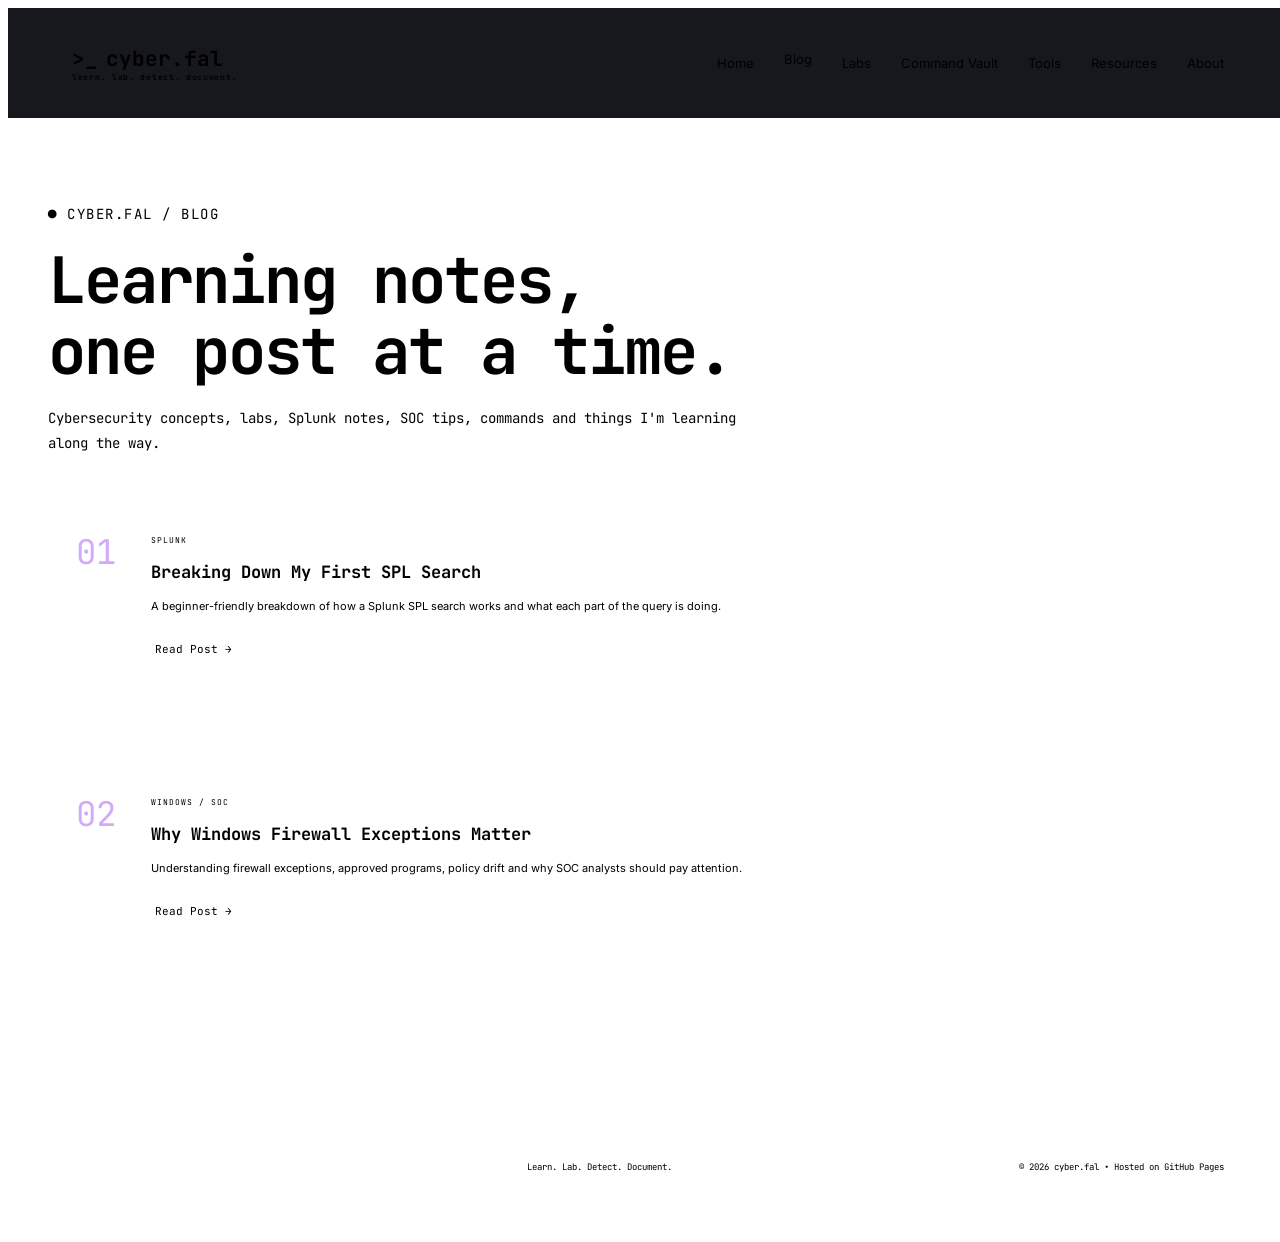
==== commit 1821d7ca: "Update index.html" ====
--- a/blog/index.html
+++ b/blog/index.html
@@ -39,7 +39,7 @@
         <a href="../index.html#commands">Command Vault</a>
         <a href="../index.html#tools">Tools</a>
         <a href="../index.html#resources">Resources</a>
-        <a href="../index.html#about">About</a>
+        <a href="../about.html">About</a>
 
     </nav>
 
--- a/style.css
+++ b/style.css
@@ -3562,3 +3562,850 @@
     }
 
 }
+
+/* =========================================================
+   FIX PAGE-LEVEL HORIZONTAL OVERFLOW
+========================================================= */
+
+html,
+body {
+    width: 100%;
+    max-width: 100%;
+    overflow-x: hidden;
+}
+
+.home-page {
+    width: 100%;
+    max-width: 100vw;
+    overflow-x: hidden;
+}
+
+/* Allow grid children to shrink instead of forcing page wider */
+.home-page .hero-copy,
+.home-page .terminal,
+.home-page .main-content,
+.home-page .sidebar,
+.home-page .content-layout {
+    min-width: 0;
+}
+
+/* Keep hero inside viewport */
+.home-page .hero {
+    width: 100%;
+    max-width: 1760px;
+    box-sizing: border-box;
+}
+
+/* Keep navbar from creating overflow */
+.home-page .navbar {
+    width: 100%;
+    max-width: 100vw;
+    box-sizing: border-box;
+}
+
+/* IMPORTANT:
+   Featured Labs can still scroll INSIDE its own container */
+.home-page .lab-grid {
+    max-width: 100%;
+    overflow-x: auto;
+    overflow-y: hidden;
+}
+
+/* =========================================================
+   CYBER.FAL — ABOUT PAGE
+========================================================= */
+
+.about-page {
+    width: min(1180px, calc(100% - 60px));
+    margin: 0 auto;
+    padding: 70px 0 100px;
+}
+
+
+/* =========================================================
+   HERO
+========================================================= */
+
+.about-hero {
+    display: grid;
+
+    grid-template-columns:
+        minmax(0, 1.15fr)
+        minmax(350px, .85fr);
+
+    gap: 65px;
+
+    align-items: center;
+
+    padding: 55px;
+
+    margin-bottom: 22px;
+
+    border: 1px solid #343741;
+
+    border-radius: 17px;
+
+    background:
+        radial-gradient(
+            circle at 85% 12%,
+            rgba(168, 85, 247, .17),
+            transparent 38%
+        ),
+        linear-gradient(
+            145deg,
+            #101219,
+            #090a0f
+        );
+}
+
+
+.about-hero .eyebrow {
+    color: #a8aab5;
+
+    font-family:
+        "JetBrains Mono",
+        monospace;
+
+    font-size: 10px;
+
+    letter-spacing: 1.8px;
+}
+
+
+.about-hero h1 {
+    margin: 18px 0 20px;
+
+    color: #f4f4f7;
+
+    font-family:
+        "JetBrains Mono",
+        monospace;
+
+    font-size:
+        clamp(54px, 6vw, 82px);
+
+    line-height: 1.03;
+
+    letter-spacing: -4px;
+}
+
+
+.about-hero h1 span {
+    color: var(--pink);
+}
+
+
+.about-lead {
+    max-width: 650px;
+
+    color: #a4a7b3;
+
+    font-size: 14px;
+
+    line-height: 1.9;
+}
+
+
+.about-tags {
+    display: flex;
+
+    flex-wrap: wrap;
+
+    gap: 8px;
+
+    margin-top: 24px;
+}
+
+
+.about-tags span {
+    padding: 7px 11px;
+
+    border:
+        1px solid
+        rgba(168, 85, 247, .32);
+
+    border-radius: 7px;
+
+    background:
+        rgba(168, 85, 247, .06);
+
+    color: #dab7fa;
+
+    font-family:
+        "JetBrains Mono",
+        monospace;
+
+    font-size: 8px;
+}
+
+
+
+/* =========================================================
+   ABOUT TERMINAL
+========================================================= */
+
+.about-terminal {
+    overflow: hidden;
+
+    border:
+        1px solid #343741;
+
+    border-radius: 12px;
+
+    background: #07090e;
+
+    box-shadow:
+        0 25px 60px
+        rgba(0, 0, 0, .28);
+}
+
+
+.about-terminal-bar {
+    min-height: 50px;
+
+    display: flex;
+
+    align-items: center;
+
+    justify-content: space-between;
+
+    padding: 0 16px;
+
+    border-bottom:
+        1px solid #2c2f38;
+}
+
+
+.about-terminal-bar > div {
+    display: flex;
+
+    gap: 7px;
+}
+
+
+.about-terminal-bar span {
+    width: 9px;
+    height: 9px;
+
+    border-radius: 50%;
+
+    background: #fa5f56;
+}
+
+
+.about-terminal-bar span:nth-child(2) {
+    background: #f6bd3b;
+}
+
+
+.about-terminal-bar span:nth-child(3) {
+    background: #54c45d;
+}
+
+
+.about-terminal-bar small {
+    color: #888b98;
+
+    font-family:
+        "JetBrains Mono",
+        monospace;
+
+    font-size: 8px;
+}
+
+
+.about-terminal-body {
+    padding: 28px;
+
+    color: #c1c3cc;
+
+    font-family:
+        "JetBrains Mono",
+        monospace;
+
+    font-size: 10px;
+
+    line-height: 1.95;
+}
+
+
+.about-terminal-body p {
+    margin: 0;
+}
+
+
+.about-terminal-body .terminal-purple {
+    color: #c084fc;
+}
+
+
+.about-terminal-body .terminal-green {
+    color: #56e27d;
+}
+
+
+
+/* =========================================================
+   SECTIONS
+========================================================= */
+
+.about-section {
+    display: grid;
+
+    grid-template-columns:
+        65px minmax(0, 1fr);
+
+    gap: 24px;
+
+    padding: 42px 40px;
+
+    margin-bottom: 16px;
+
+    border:
+        1px solid #343741;
+
+    border-radius: 13px;
+
+    background:
+        linear-gradient(
+            145deg,
+            #101219,
+            #0c0e14
+        );
+}
+
+
+.about-section-number {
+    color:
+        rgba(168, 85, 247, .65);
+
+    font-family:
+        "JetBrains Mono",
+        monospace;
+
+    font-size: 18px;
+}
+
+
+.about-section-label {
+    margin-bottom: 8px;
+
+    color: #c084fc;
+
+    font-family:
+        "JetBrains Mono",
+        monospace;
+
+    font-size: 8px;
+
+    font-weight: 600;
+
+    letter-spacing: 1.3px;
+}
+
+
+.about-section h2,
+.about-closing h2 {
+    margin: 0 0 20px;
+
+    color: #f3f3f6;
+
+    font-family:
+        "JetBrains Mono",
+        monospace;
+
+    font-size:
+        clamp(22px, 3vw, 32px);
+
+    line-height: 1.35;
+}
+
+
+.about-section > div > p:not(.about-section-label),
+.about-closing > p:not(.about-section-label):not(.about-final) {
+    max-width: 850px;
+
+    margin-bottom: 16px;
+
+    color: #a1a4af;
+
+    font-size: 12px;
+
+    line-height: 1.9;
+}
+
+
+.about-section strong {
+    color: #e0c4fa;
+}
+
+
+
+/* =========================================================
+   QUOTE
+========================================================= */
+
+.about-quote {
+    margin: 25px 0;
+
+    padding: 18px 22px;
+
+    border-left:
+        3px solid #a855f7;
+
+    background:
+        linear-gradient(
+            90deg,
+            rgba(168, 85, 247, .13),
+            rgba(168, 85, 247, .02)
+        );
+}
+
+
+.about-quote span {
+    color: #c084fc;
+
+    font-size: 24px;
+}
+
+
+.about-quote p {
+    margin: 0;
+
+    color: #dfc4f7;
+
+    font-family:
+        "JetBrains Mono",
+        monospace;
+
+    font-size: 12px;
+
+    line-height: 1.7;
+}
+
+
+
+/* =========================================================
+   ANALYST HIGHLIGHT
+========================================================= */
+
+.about-highlight {
+    padding: 15px 18px;
+
+    border:
+        1px solid
+        rgba(86, 226, 125, .22);
+
+    border-radius: 8px;
+
+    background:
+        rgba(86, 226, 125, .045);
+
+    color:
+        #78ed98 !important;
+
+    font-family:
+        "JetBrains Mono",
+        monospace;
+
+    font-size:
+        13px !important;
+}
+
+
+
+/* =========================================================
+   PROCESS
+========================================================= */
+
+.about-process {
+    display: flex;
+
+    align-items: center;
+
+    gap: 8px;
+
+    margin-top: 28px;
+}
+
+
+.about-process div {
+    flex: 1;
+
+    padding: 14px 8px;
+
+    border:
+        1px solid #30333d;
+
+    border-radius: 7px;
+
+    background: #090b10;
+
+    color: #ededf1;
+
+    text-align: center;
+
+    font-family:
+        "JetBrains Mono",
+        monospace;
+
+    font-size: 9px;
+}
+
+
+.about-process div span {
+    display: block;
+
+    margin-bottom: 4px;
+
+    color: #c084fc;
+
+    font-size: 7px;
+}
+
+
+.about-process > span {
+    color: #a855f7;
+}
+
+
+
+/* =========================================================
+   PERSONALITY
+========================================================= */
+
+.about-personality-grid {
+    display: grid;
+
+    grid-template-columns:
+        repeat(3, 1fr);
+
+    gap: 10px;
+
+    margin: 25px 0;
+}
+
+
+.about-personality-card {
+    min-height: 150px;
+
+    padding: 18px;
+
+    border:
+        1px solid #30333d;
+
+    border-radius: 8px;
+
+    background: #090b10;
+}
+
+
+.about-personality-card > span {
+    color:
+        rgba(168, 85, 247, .60);
+
+    font-family:
+        "JetBrains Mono",
+        monospace;
+
+    font-size: 8px;
+}
+
+
+.about-personality-card strong {
+    display: block;
+
+    margin: 10px 0 8px;
+
+    color: #e0c3fa;
+
+    font-family:
+        "JetBrains Mono",
+        monospace;
+
+    font-size: 11px;
+}
+
+
+.about-personality-card p {
+    color: #9699a4;
+
+    font-size: 9px;
+
+    line-height: 1.7;
+}
+
+
+
+/* =========================================================
+   EXPLORE CYBER.FAL
+========================================================= */
+
+.about-explore-grid {
+    display: grid;
+
+    grid-template-columns:
+        repeat(3, minmax(0, 1fr));
+
+    gap: 10px;
+
+    margin-top: 26px;
+}
+
+
+.about-explore-card {
+    min-height: 180px;
+
+    display: flex;
+
+    flex-direction: column;
+
+    padding: 20px;
+
+    border:
+        1px solid #30333d;
+
+    border-radius: 9px;
+
+    background:
+        linear-gradient(
+            145deg,
+            #0d1017,
+            #090b10
+        );
+
+    transition:
+        transform .22s ease,
+        border-color .22s ease,
+        background .22s ease;
+}
+
+
+.about-explore-card:hover {
+    transform:
+        translateY(-4px);
+
+    border-color:
+        rgba(168, 85, 247, .60);
+
+    background:
+        rgba(168, 85, 247, .06);
+}
+
+
+.about-explore-card > span {
+    color:
+        rgba(168, 85, 247, .60);
+
+    font-family:
+        "JetBrains Mono",
+        monospace;
+
+    font-size: 8px;
+}
+
+
+.about-explore-card strong {
+    display: block;
+
+    margin: 13px 0 9px;
+
+    color: #e0c3fa;
+
+    font-family:
+        "JetBrains Mono",
+        monospace;
+
+    font-size: 12px;
+}
+
+
+.about-explore-card p {
+    margin-bottom: 18px;
+
+    color: #9699a4;
+
+    font-size: 9px;
+
+    line-height: 1.7;
+}
+
+
+.about-explore-card small {
+    margin-top: auto;
+
+    color: #c084fc;
+
+    font-family:
+        "JetBrains Mono",
+        monospace;
+
+    font-size: 8px;
+}
+
+
+
+/* =========================================================
+   CLOSING
+========================================================= */
+
+.about-closing {
+    padding: 50px;
+
+    margin-top: 18px;
+
+    border:
+        1px solid
+        rgba(168, 85, 247, .33);
+
+    border-radius: 14px;
+
+    background:
+        radial-gradient(
+            circle at 90% 20%,
+            rgba(232, 121, 199, .10),
+            transparent 35%
+        ),
+        linear-gradient(
+            145deg,
+            #11131a,
+            #0a0c11
+        );
+}
+
+
+.about-closing h2 span {
+    color: var(--pink);
+}
+
+
+.about-signoff {
+    display: inline-flex;
+
+    gap: 12px;
+
+    align-items: center;
+
+    margin-top: 20px;
+
+    padding: 12px 16px;
+
+    border:
+        1px solid
+        rgba(168, 85, 247, .30);
+
+    border-radius: 7px;
+
+    background:
+        rgba(168, 85, 247, .06);
+
+    font-family:
+        "JetBrains Mono",
+        monospace;
+
+    font-size: 10px;
+}
+
+
+.about-signoff span {
+    color: #a855f7;
+}
+
+
+.about-signoff strong {
+    color: #d9b8f7;
+}
+
+
+.about-final {
+    margin-top: 25px;
+
+    color: #e879c7;
+
+    font-family:
+        "JetBrains Mono",
+        monospace;
+
+    font-size: 14px;
+}
+
+
+
+/* =========================================================
+   RESPONSIVE
+========================================================= */
+
+@media (max-width: 1000px) {
+
+    .about-hero {
+        grid-template-columns: 1fr;
+    }
+
+
+    .about-explore-grid {
+        grid-template-columns:
+            repeat(2, 1fr);
+    }
+
+}
+
+
+@media (max-width: 700px) {
+
+    .about-page {
+        width:
+            calc(100% - 28px);
+
+        padding:
+            45px 0 70px;
+    }
+
+
+    .about-hero {
+        padding:
+            30px 22px;
+    }
+
+
+    .about-hero h1 {
+        font-size: 48px;
+
+        letter-spacing: -2px;
+    }
+
+
+    .about-section {
+        grid-template-columns: 1fr;
+
+        padding:
+            30px 22px;
+    }
+
+
+    .about-personality-grid,
+    .about-explore-grid {
+        grid-template-columns: 1fr;
+    }
+
+
+    .about-process {
+        flex-direction: column;
+    }
+
+
+    .about-process div {
+        width: 100%;
+    }
+
+
+    .about-process > span {
+        transform: rotate(90deg);
+    }
+
+
+    .about-closing {
+        padding:
+            32px 22px;
+    }
+
+}
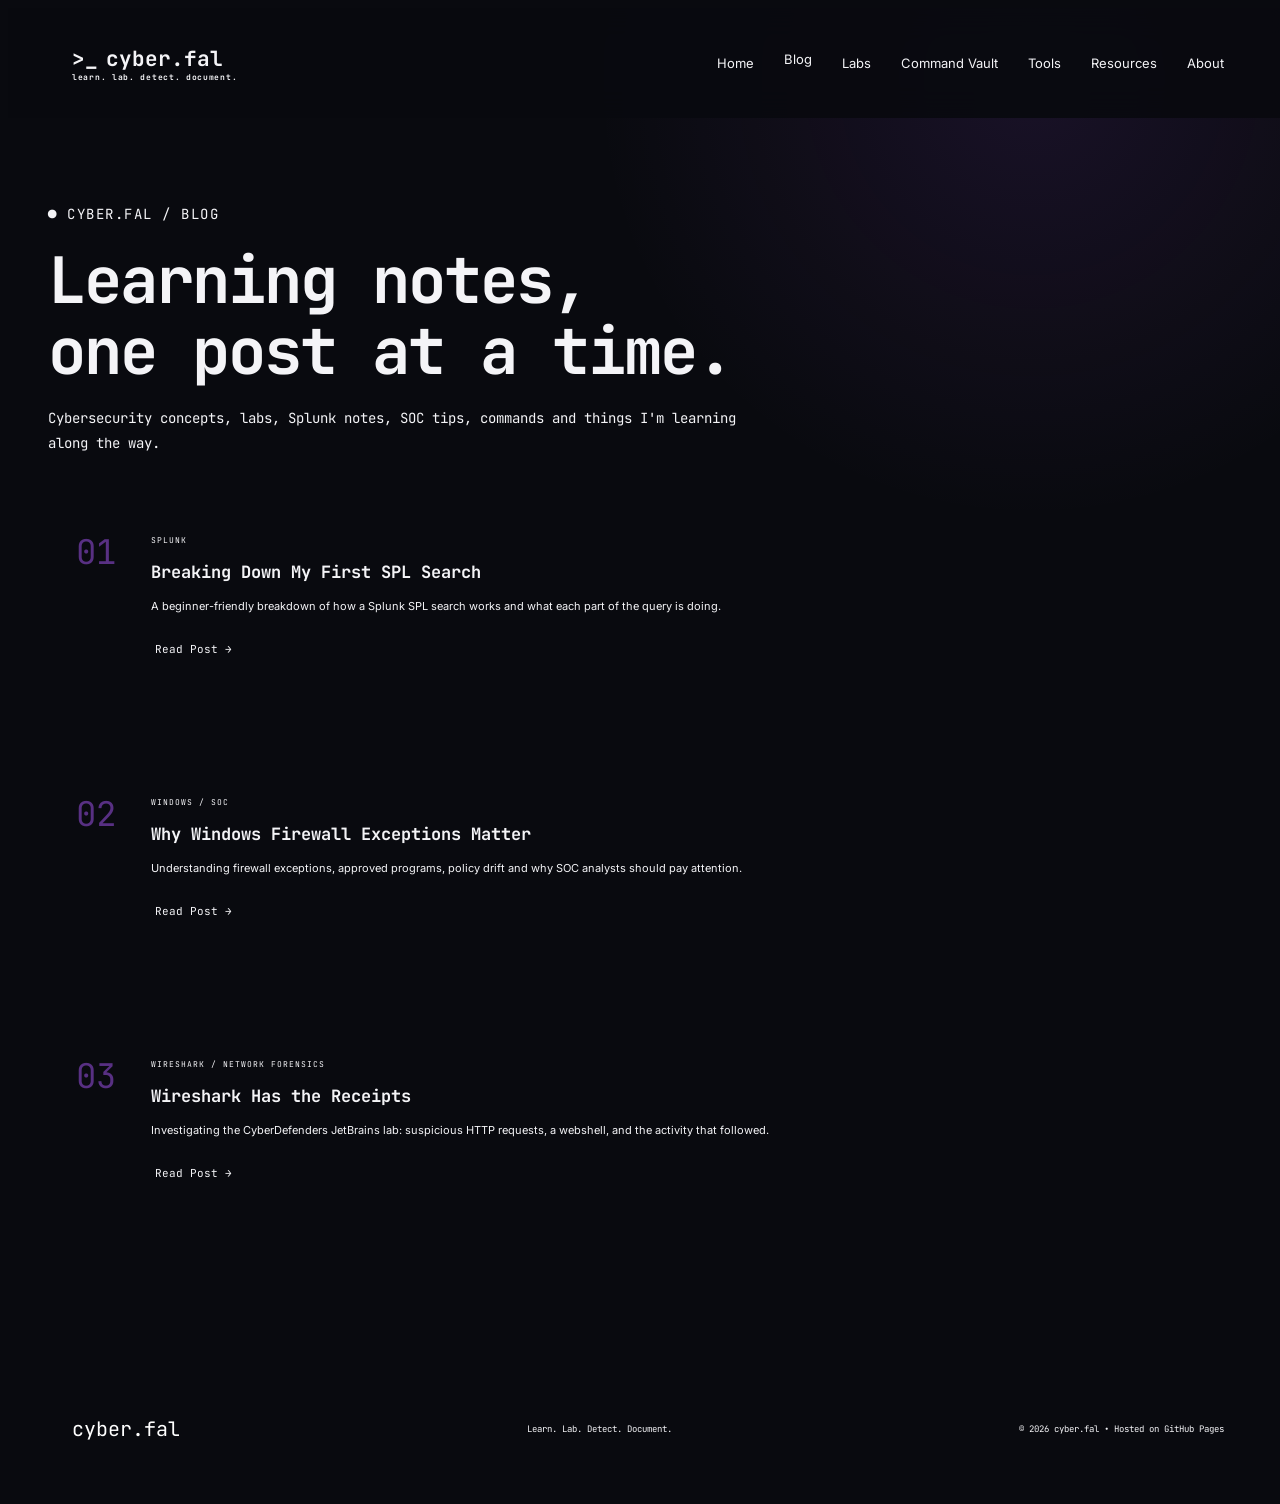
==== commit 4d252b9e: "Update index.html" ====
--- a/blog/index.html
+++ b/blog/index.html
@@ -126,7 +126,34 @@
             </div>
 
         </article>
-
+        
+         <article class="blog-card">
+                
+             <div class="blog-number">03</div>
+             
+             <div>
+                        
+                 <span class="post-category">
+                        WIRESHARK / NETWORK FORENSICS
+                 </span>
+                        
+                 <h3>
+                     Wireshark Has the Receipts
+                 </h3>
+                 
+                 <p>
+                    Investigating the CyberDefenders JetBrains lab:
+                    suspicious HTTP requests, a webshell,
+                    and the activity that followed.
+                 </p>
+                        
+                 <a href="jetbrains-lab.html">Read Post →
+                 
+                 </a>
+            
+             </div>
+         </article>
+    
     </section>
 
 </main>
--- a/style.css
+++ b/style.css
@@ -4409,3 +4409,44 @@
     }
 
 }
+
+/* =========================================================
+   FORCE DARK THEME ON MOBILE / IOS
+========================================================= */
+
+html,
+body {
+    background-color: #090a0f !important;
+    color: #f4f4f7;
+    min-height: 100%;
+    color-scheme: dark;
+}
+
+html {
+    min-height: 100%;
+}
+
+body {
+    min-height: 100vh;
+
+    background:
+        radial-gradient(
+            circle at 80% 5%,
+            rgba(168, 85, 247, 0.10),
+            transparent 25%
+        ),
+        #090a0f !important;
+}
+
+/* Article pages */
+.post-page,
+.blog-page {
+    background: transparent;
+}
+
+@media (max-width: 650px) {
+    html,
+    body {
+        background: #090a0f !important;
+    }
+}
